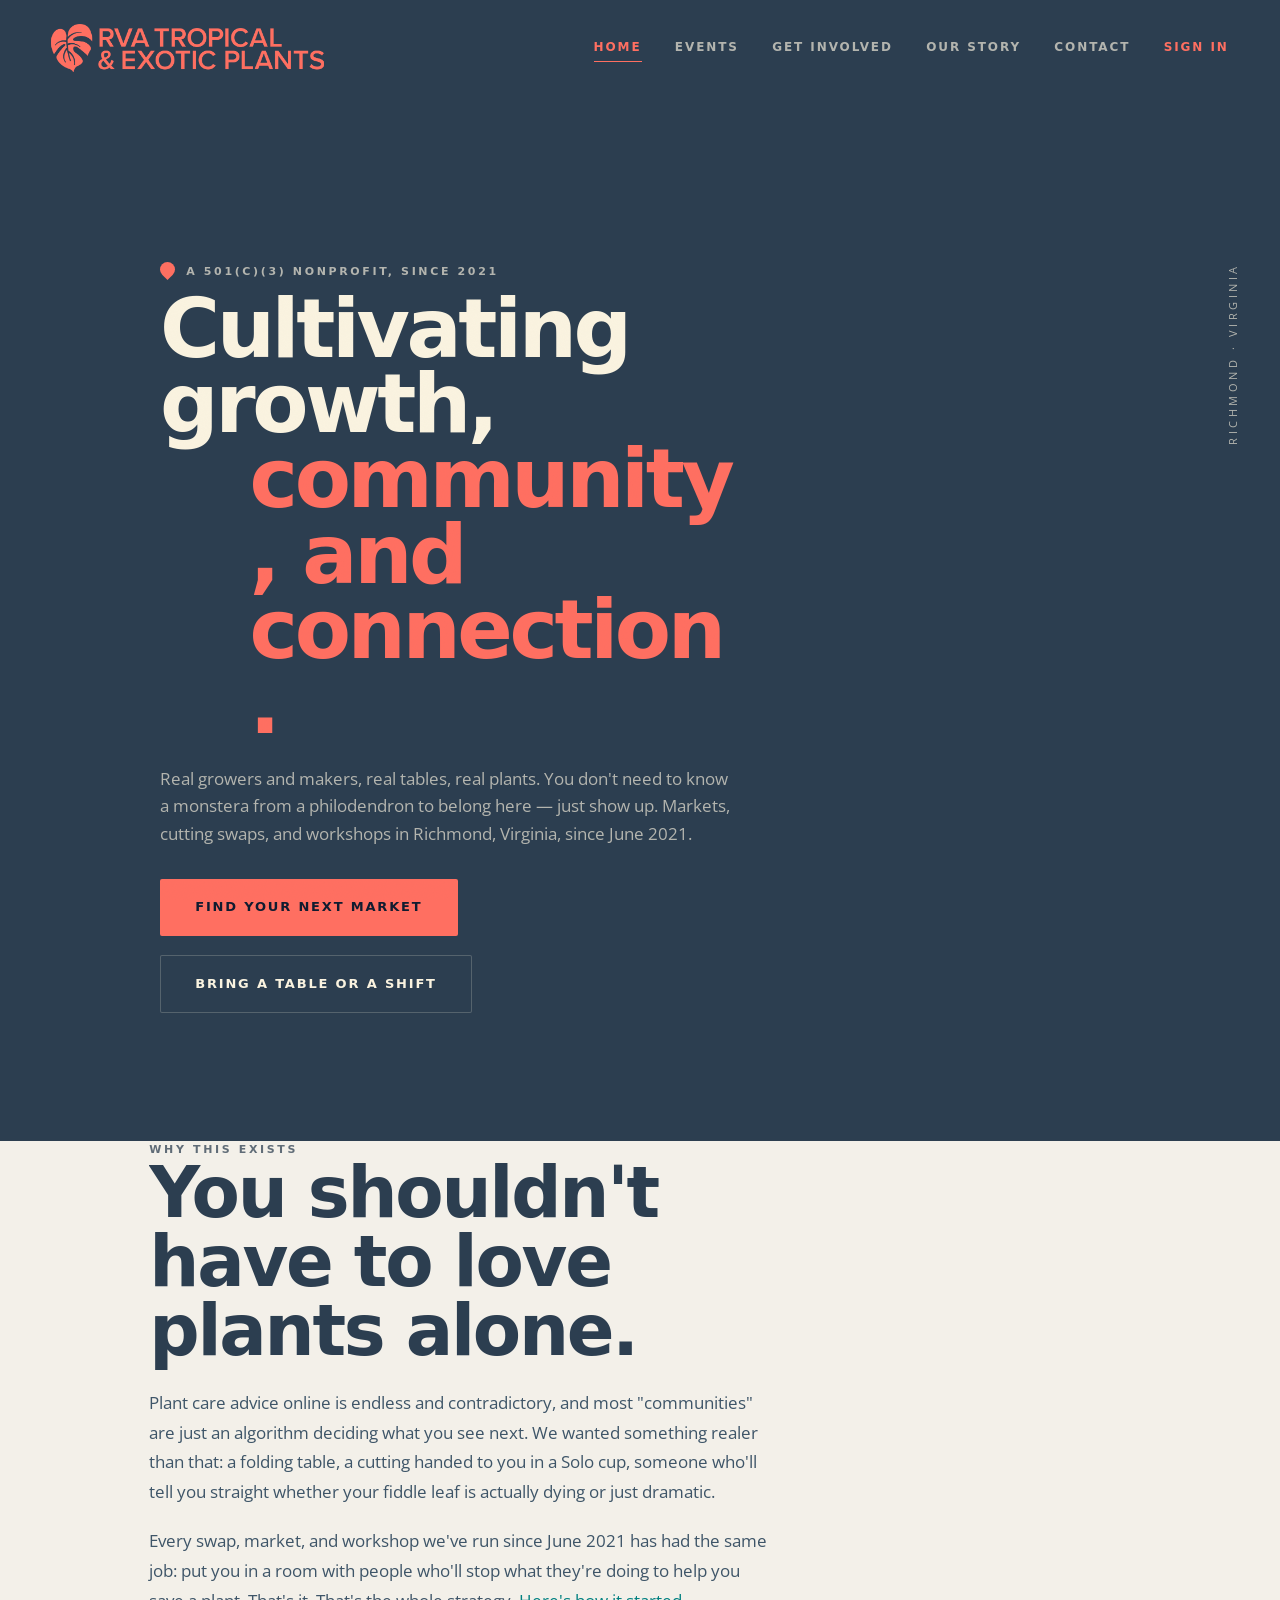
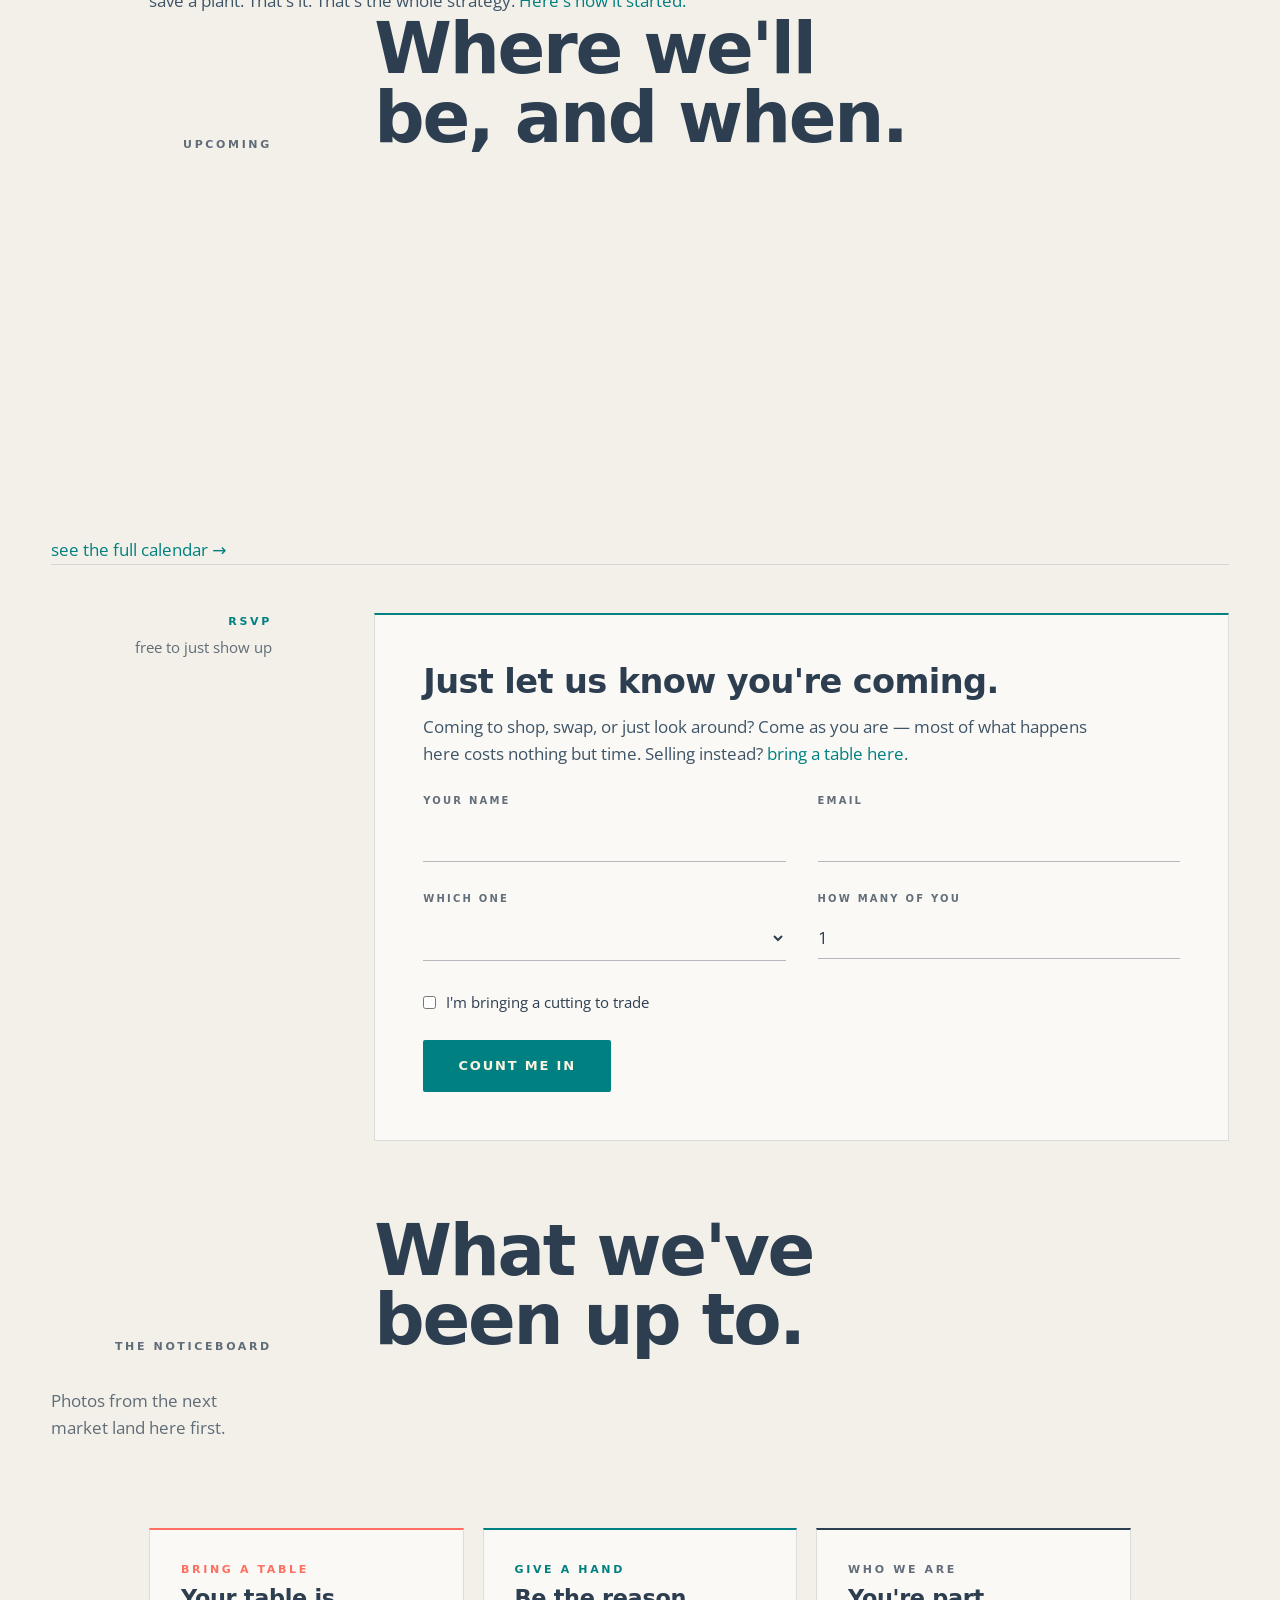
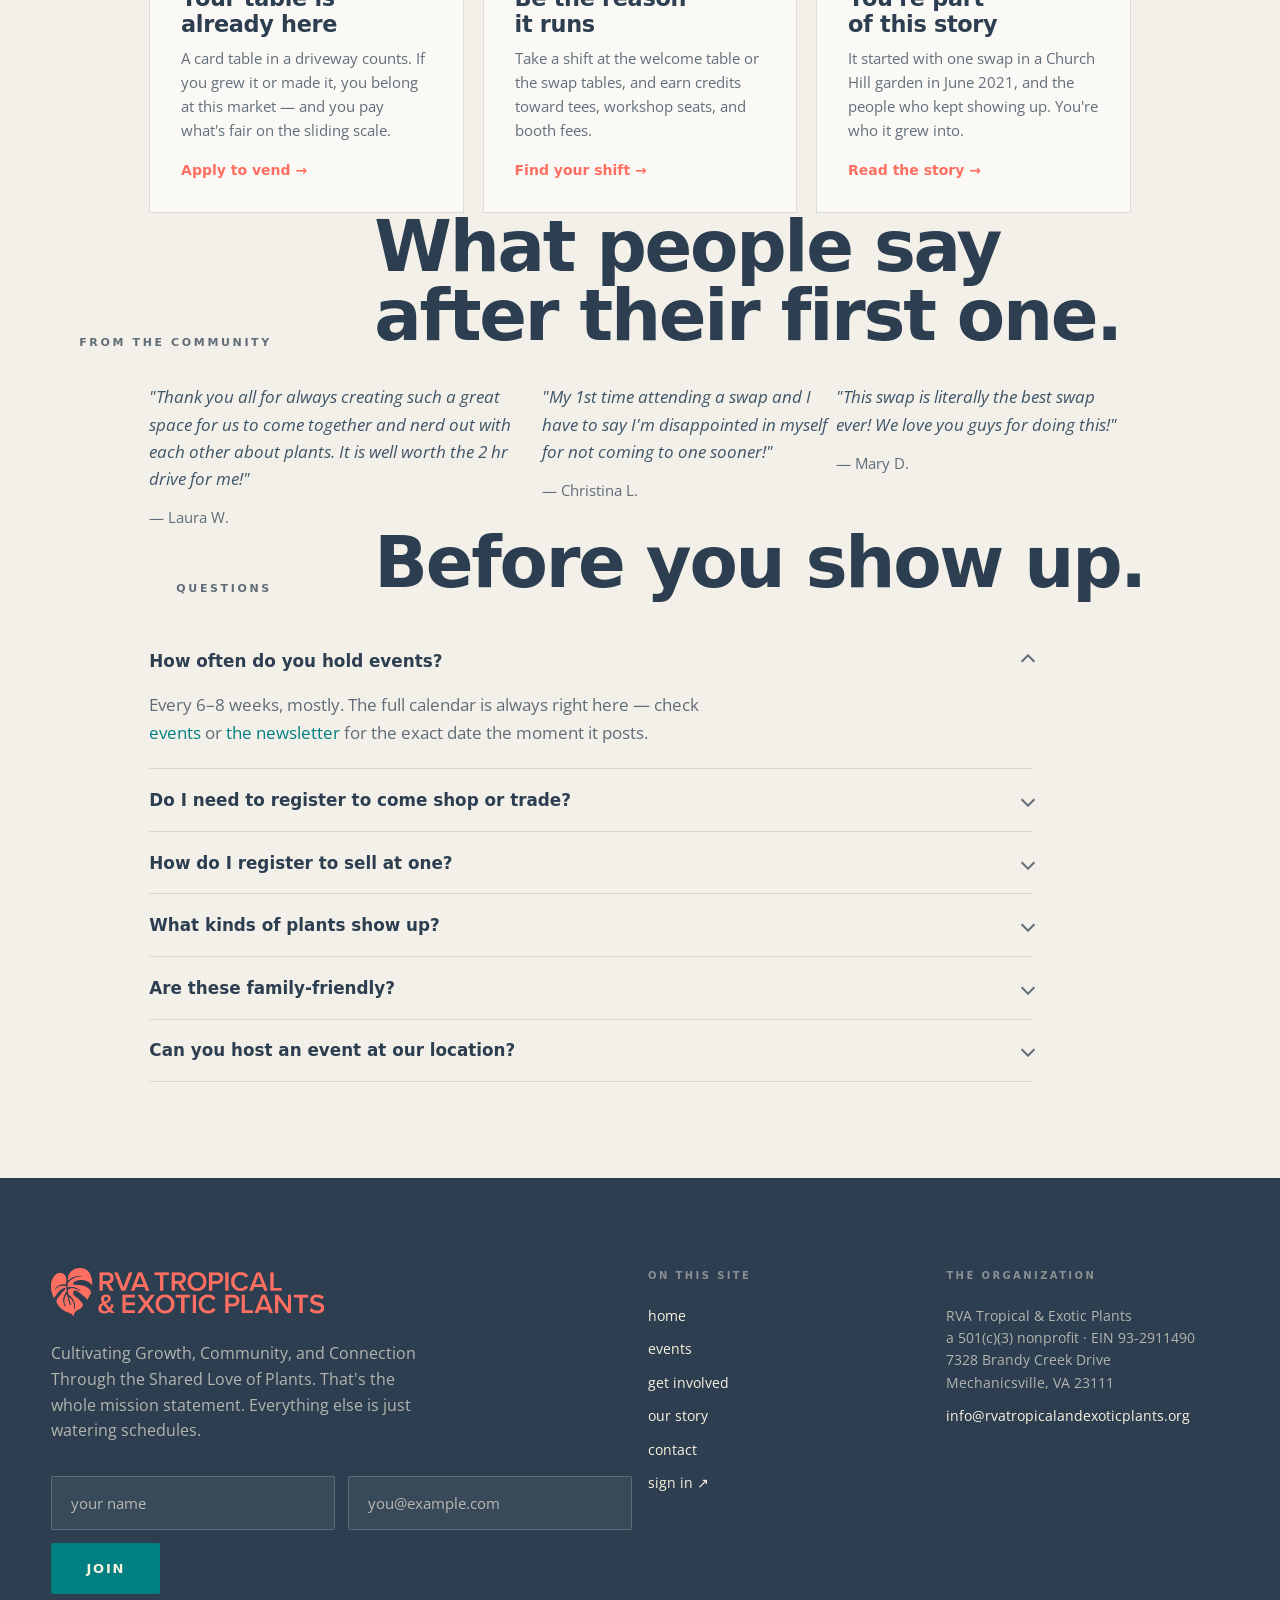
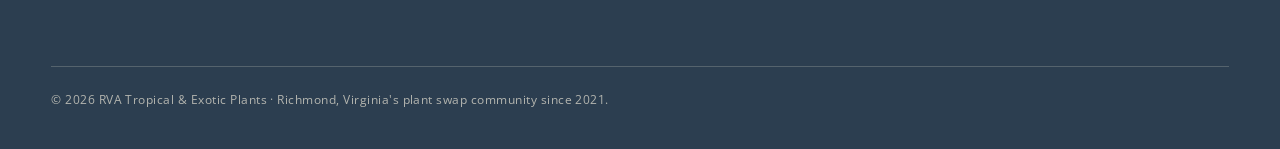
==== index.html @ 08c8d5d8 "Publish site update rvatropicalexoticplants-cell/the-canopy@4417f7afcfcbaa668181d23e6f333d6879214263" ====
<!DOCTYPE html>
<html lang="en">
<head>
<meta charset="UTF-8">
<meta name="viewport" content="width=device-width, initial-scale=1.0">
<title>RVA Tropical &amp; Exotic Plants</title>
<meta name="description" content="RVA Tropical & Exotic Plants is a Richmond, VA 501(c)(3) nonprofit running plant swaps, markets, and workshops since 2021. Real growers, real tables, real plants — find the next one and RSVP free.">
<link rel="canonical" href="https://rvatropicalandexoticplants.org/">
<meta property="og:type" content="website">
<meta property="og:site_name" content="RVA Tropical & Exotic Plants">
<meta property="og:title" content="RVA Tropical & Exotic Plants">
<meta property="og:description" content="A Richmond, VA 501(c)(3) nonprofit running plant swaps, markets, and workshops since 2021. Real growers, real tables, real plants.">
<meta property="og:url" content="https://rvatropicalandexoticplants.org/">
<meta property="og:image" content="https://rvatropicalandexoticplants.org/assets/icon-512.png">
<meta name="twitter:card" content="summary_large_image">
<link rel="preconnect" href="https://fonts.googleapis.com">
<link rel="preconnect" href="https://fonts.gstatic.com" crossorigin>
<link href="https://fonts.googleapis.com/css2?family=Open+Sans:wght@400&display=swap" rel="stylesheet">
<link rel="preconnect" href="https://use.typekit.net" crossorigin>
<link rel="stylesheet" href="https://use.typekit.net/sqe3mqq.css">
<link rel="stylesheet" href="css/canopy.css">
<link rel="stylesheet" href="css/site.css">
<link rel="icon" type="image/png" sizes="32x32" href="assets/favicon-32.png">
<link rel="apple-touch-icon" href="assets/apple-touch-icon.png">
<meta name="theme-color" content="#2C3E50">
<script type="application/ld+json">
{
  "@context": "https://schema.org",
  "@type": "NGO",
  "name": "RVA Tropical & Exotic Plants",
  "url": "https://rvatropicalandexoticplants.org",
  "logo": "https://rvatropicalandexoticplants.org/assets/logo-lockup.png",
  "description": "A Richmond, Virginia 501(c)(3) nonprofit running plant swaps, markets, and workshops since June 2021.",
  "email": "info@rvatropicalandexoticplants.org",
  "taxID": "93-2911490",
  "foundingDate": "2021-06-19",
  "address": {
    "@type": "PostalAddress",
    "streetAddress": "7328 Brandy Creek Drive",
    "addressLocality": "Mechanicsville",
    "addressRegion": "VA",
    "postalCode": "23111",
    "addressCountry": "US"
  }
}
</script>
</head>
<body>

<header class="masthead-band">
  <div class="masthead shell">
    <a class="brand" href="index.html"><span class="logo logo--mask" role="img" aria-label="RVA Tropical and Exotic Plants, home"></span></a>
    <button class="nav-toggle" id="nav-toggle" type="button" aria-label="menu" aria-expanded="false" aria-controls="main-nav">
      <span></span><span></span><span></span>
    </button>
    <nav aria-label="main" id="main-nav">
      <a href="index.html" class="uline" aria-current="page">home</a>
      <a href="events.html" class="uline">events</a>
      <a href="get-involved.html" class="uline">get involved</a>
      <a href="about.html" class="uline">our story</a>
      <a href="contact.html" class="uline">contact</a>
      <a class="uline door" data-app-link="door.html">sign in</a>
    </nav>
  </div>
</header>

<main class="shell">

  <section class="hero">
    <span class="margin-label" aria-hidden="true">richmond · virginia</span>
    <div class="hero-copy reveal">
      <p class="overline"><span class="hero-leaf" aria-hidden="true"></span>a 501(c)(3) nonprofit, since 2021</p>
      <h1 class="display-xl" style="margin:.6rem 0 1.4rem">
        Cultivating growth,
        <span class="hang accent">community, and connection.</span>
      </h1>
      <p>Real growers and makers, real tables, real plants. You don't need to know a
        monstera from a philodendron to belong here — just show up. Markets, cutting
        swaps, and workshops in Richmond, Virginia, since June 2021.</p>
      <div style="display:flex; gap:1.2rem; flex-wrap:wrap; margin-top:2rem">
        <a class="btn" href="events.html">Find your next market</a>
        <a class="btn btn-ghost" href="get-involved.html">Bring a table or a shift</a>
      </div>
    </div>
  </section>

  <section>
    <div class="grid-12">
      <div class="story-copy reveal" style="grid-column:2/11; max-width:62ch">
        <p class="overline">why this exists</p>
        <h2 data-reveal-lines class="display-lg" style="margin-bottom:1.4rem">You shouldn't have to love plants alone.</h2>
        <p style="font-size:17px; line-height:1.75; color:var(--navy-soft); margin-bottom:1.2rem">
          Plant care advice online is endless and contradictory, and most "communities"
          are just an algorithm deciding what you see next. We wanted something realer
          than that: a folding table, a cutting handed to you in a Solo cup, someone who'll
          tell you straight whether your fiddle leaf is actually dying or just dramatic.</p>
        <p style="font-size:17px; line-height:1.75; color:var(--navy-soft)">
          Every swap, market, and workshop we've run since June 2021 has had the same
          job: put you in a room with people who'll stop what they're doing to help you
          save a plant. That's it. That's the whole strategy.
          <a class="uline" style="color:var(--teal)" href="about.html">Here's how it started.</a></p>
      </div>
    </div>
  </section>

  <section id="upcoming">
    <div class="idx-head-spine reveal">
      <p class="overline">upcoming</p>
      <h2 data-reveal-lines class="display-lg">Where we'll be, and when.</h2>
    </div>
    <div class="timeline" id="home-events">
      <div class="tl-entry-skeleton skeleton-block"></div>
      <div class="tl-entry-skeleton skeleton-block"></div>
    </div>
    <p class="reveal" style="margin-top:1.6rem"><a class="uline" style="color:var(--teal)" href="events.html">see the full calendar →</a></p>

    <div class="idx-rsvp-slot">
      <div class="idx-rsvp-label">
        <p class="overline" style="color:var(--teal)">rsvp</p>
        <p class="small" style="color:var(--navy-dim); margin-top:.3rem">free to just show up</p>
      </div>
      <div class="alert-card reveal">
        <h3 class="display-md" style="margin-bottom:.8rem">Just let us know you're coming.</h3>
        <p style="margin-bottom:1.6rem">Coming to shop, swap, or just look around? Come as you
          are — most of what happens here costs nothing but time. Selling instead?
          <a class="uline" style="color:var(--teal)" href="get-involved.html">bring a table here</a>.</p>
        <form id="rsvp-form" novalidate>
          <div style="display:grid; grid-template-columns:1fr 1fr; gap:0 2rem">
            <label class="field"><span>your name</span>
              <input type="text" name="name" required autocomplete="name"></label>
            <label class="field"><span>email</span>
              <input type="email" name="email" required autocomplete="email"></label>
            <label class="field"><span>which one</span>
              <select name="event" id="rsvp-event" required></select></label>
            <label class="field"><span>how many of you</span>
              <input type="number" name="party" min="1" max="10" value="1"></label>
          </div>
          <label style="display:flex; gap:.6rem; align-items:center; margin-bottom:1.6rem; font-size:15px">
            <input type="checkbox" name="swap" style="width:auto; accent-color:var(--teal)">
            I'm bringing a cutting to trade
          </label>
          <button class="btn btn-teal" type="submit">Count me in</button>
          <p class="form-note" id="rsvp-msg" hidden></p>
        </form>
      </div>
    </div>
  </section>

  <section>
    <div class="idx-head-spine reveal">
      <p class="overline">the noticeboard</p>
      <h2 data-reveal-lines class="display-lg">What we've been up to.</h2>
    </div>
    <div class="gallery-grid" id="home-gallery"></div>
  </section>

  <section>
    <div class="grid-12" style="margin-top:1.6rem">
      <div class="reveal front-door-row" style="grid-column:2/12">

        <a class="alert-card front-door" href="get-involved.html#vend" style="border-top-color:var(--coral)">
          <p class="overline" style="color:var(--coral)">bring a table</p>
          <h4 class="display-sm" style="margin:.4rem 0 .5rem">Your table is already here</h4>
          <p class="small" style="color:var(--navy-dim)">A card table in a driveway counts. If you grew it or made it, you belong at this market — and you pay what's fair on the sliding scale.</p>
          <span class="front-door-go">Apply to vend &rarr;</span>
        </a>

        <a class="alert-card front-door" href="get-involved.html#volunteer" style="border-top-color:var(--teal)">
          <p class="overline" style="color:var(--teal)">give a hand</p>
          <h4 class="display-sm" style="margin:.4rem 0 .5rem">Be the reason it runs</h4>
          <p class="small" style="color:var(--navy-dim)">Take a shift at the welcome table or the swap tables, and earn credits toward tees, workshop seats, and booth fees.</p>
          <span class="front-door-go">Find your shift &rarr;</span>
        </a>

        <a class="alert-card front-door" href="about.html" style="border-top-color:var(--navy)">
          <p class="overline" style="color:var(--navy-dim)">who we are</p>
          <h4 class="display-sm" style="margin:.4rem 0 .5rem">You're part of this story</h4>
          <p class="small" style="color:var(--navy-dim)">It started with one swap in a Church Hill garden in June 2021, and the people who kept showing up. You're who it grew into.</p>
          <span class="front-door-go">Read the story &rarr;</span>
        </a>

      </div>
    </div>
  </section>

  <section>
    <div class="idx-head-spine reveal">
      <p class="overline">from the community</p>
      <h2 data-reveal-lines class="display-lg">What people say after their first one.</h2>
    </div>
    <div class="grid-12">
      <div class="reveal" style="grid-column:2/6"><p style="font-style:italic; color:var(--navy-soft)">"Thank you all for always creating such a great space for us to come together and nerd out with each other about plants. It is well worth the 2 hr drive for me!"</p><p class="small" style="margin-top:.8rem; color:var(--navy-dim)">— Laura W.</p></div>
      <div class="reveal" style="grid-column:6/9"><p style="font-style:italic; color:var(--navy-soft)">"My 1st time attending a swap and I have to say I'm disappointed in myself for not coming to one sooner!"</p><p class="small" style="margin-top:.8rem; color:var(--navy-dim)">— Christina L.</p></div>
      <div class="reveal" style="grid-column:9/12"><p style="font-style:italic; color:var(--navy-soft)">"This swap is literally the best swap ever! We love you guys for doing this!"</p><p class="small" style="margin-top:.8rem; color:var(--navy-dim)">— Mary D.</p></div>
    </div>
  </section>

  <section id="faq">
    <div class="idx-head-spine reveal">
      <p class="overline">questions</p>
      <h2 data-reveal-lines class="display-lg">Before you show up.</h2>
    </div>
    <div class="grid-12">
      <div style="grid-column:2/11" id="faq-list">

        <div class="faq-row open">
          <button class="faq-q" type="button">How often do you hold events?<span class="faq-caret"></span></button>
          <div class="faq-a"><p>Every 6–8 weeks, mostly. The full calendar is always right here —
            check <a class="uline" style="color:var(--teal)" href="events.html">events</a> or
            <a class="uline" style="color:var(--teal)" href="get-involved.html#volunteer">the newsletter</a>
            for the exact date the moment it posts.</p></div>
        </div>
        <div class="faq-row">
          <button class="faq-q" type="button">Do I need to register to come shop or trade?<span class="faq-caret"></span></button>
          <div class="faq-a"><p>No. Only selling requires registering a table — coming to shop, browse,
            or trade a cutting is free and walk-in. Some markets also run a paid workshop or a
            ticketed expo alongside that free browsing; those need their own ticket, booked in
            the Canopy app. We just like knowing roughly who's coming to browse, which is what
            the RSVP above is for.</p></div>
        </div>
        <div class="faq-row">
          <button class="faq-q" type="button">How do I register to sell at one?<span class="faq-caret"></span></button>
          <div class="faq-a"><p>Through <a class="uline" style="color:var(--teal)" href="get-involved.html#vend">Get Involved</a> —
            the same application every vendor uses now. Spaces fill fast, so the earlier you apply, the better your odds.</p></div>
        </div>
        <div class="faq-row">
          <button class="faq-q" type="button">What kinds of plants show up?<span class="faq-caret"></span></button>
          <div class="faq-a"><p>Aroids, hoya, succulents, cacti, peperomia, begonia, and plenty of
            common-or-uncommon houseplants nobody can quite name. Bring a photo if you're not sure — somebody there will know.</p></div>
        </div>
        <div class="faq-row">
          <button class="faq-q" type="button">Are these family-friendly?<span class="faq-caret"></span></button>
          <div class="faq-a"><p>Yes — plant enthusiasts of every age are welcome, and always have been.</p></div>
        </div>
        <div class="faq-row">
          <button class="faq-q" type="button">Can you host an event at our location?<span class="faq-caret"></span></button>
          <div class="faq-a"><p>Maybe — <a class="uline" style="color:var(--teal)" href="contact.html">tell us about it here</a> and we'll talk it through.</p></div>
        </div>

      </div>
    </div>
  </section>

</main>

<footer class="footer-band">
  <div class="site shell">
    <div class="foot-brand">
      <a class="brand" href="index.html"><span class="logo logo--mask" role="img" aria-label="RVA Tropical and Exotic Plants, home"></span></a>
      <p class="sig">Cultivating Growth, Community, and Connection Through the
        Shared Love of Plants. That's the whole mission statement. Everything
        else is just watering schedules.</p>
      <form id="newsletter-form" novalidate>
        <label class="field" style="margin-bottom:.8rem"><span>get the newsletter</span></label>
        <div class="newsletter-row">
          <input type="text" name="subscriber_name" placeholder="your name" autocomplete="name" aria-label="name for the newsletter">
          <input type="email" name="email" placeholder="you@example.com" required autocomplete="email" aria-label="email for the newsletter">
          <button class="btn-teal" type="submit">Join</button>
        </div>
        <p class="form-note" id="newsletter-msg" hidden></p>
      </form>
    </div>
    <nav class="foot-col" aria-label="footer">
      <h4>on this site</h4>
      <a class="uline" href="index.html">home</a>
      <a class="uline" href="events.html">events</a>
      <a class="uline" href="get-involved.html">get involved</a>
      <a class="uline" href="about.html">our story</a>
      <a class="uline" href="contact.html">contact</a>
      <a class="uline" data-app-link="door.html">sign in ↗</a>
    </nav>
    <div class="foot-col">
      <h4>the organization</h4>
      <p>RVA Tropical &amp; Exotic Plants<br>a 501(c)(3) nonprofit &middot; EIN 93-2911490<br>
        7328 Brandy Creek Drive<br>Mechanicsville, VA 23111</p>
      <a class="uline" href="mailto:info@rvatropicalandexoticplants.org">info@rvatropicalandexoticplants.org</a>
    </div>
    <p class="foot-baseline">© <span id="foot-year"></span> RVA Tropical &amp; Exotic Plants · Richmond, Virginia's plant swap community since 2021.</p>
  </div>
</footer>

<div class="lightbox-overlay" id="gallery-lightbox" hidden>
  <div class="lightbox-panel" style="grid-template-columns:1fr; max-width:56rem">
    <button class="lightbox-close" type="button" aria-label="close">&times;</button>
    <div class="lightbox-media"><img id="lightbox-img" src="" alt=""></div>
    <p class="lightbox-caption" id="lightbox-caption" style="padding:1rem 1.5rem 1.4rem"></p>
  </div>
</div>

<script type="application/ld+json">
{
  "@context": "https://schema.org",
  "@type": "FAQPage",
  "mainEntity": [
    {"@type": "Question", "name": "How often do you hold events?", "acceptedAnswer": {"@type": "Answer", "text": "Every 6–8 weeks, mostly. The full calendar is on the events page and in the newsletter the moment a date posts."}},
    {"@type": "Question", "name": "Do I need to register to come shop or trade?", "acceptedAnswer": {"@type": "Answer", "text": "No. Only selling requires registering a table — coming to shop, browse, or trade a cutting is free and walk-in. Some markets also run a paid workshop or a ticketed expo alongside the free browsing, which need their own ticket."}},
    {"@type": "Question", "name": "How do I register to sell at one?", "acceptedAnswer": {"@type": "Answer", "text": "Through the Get Involved page's vendor application, the same one every vendor uses. Spaces fill fast."}},
    {"@type": "Question", "name": "What kinds of plants show up?", "acceptedAnswer": {"@type": "Answer", "text": "Aroids, hoya, succulents, cacti, peperomia, begonia, and plenty of common-or-uncommon houseplants."}},
    {"@type": "Question", "name": "Are these family-friendly?", "acceptedAnswer": {"@type": "Answer", "text": "Yes — plant enthusiasts of every age are welcome."}},
    {"@type": "Question", "name": "Can you host an event at our location?", "acceptedAnswer": {"@type": "Answer", "text": "Maybe — reach out through the contact page and we'll talk it through."}}
  ]
}
</script>

<script src="js/site.js"></script>
<script>loadEvents({ hostId: 'home-events', limit: 3 }); loadGallery('home-gallery');</script>
</body>
</html>
---- css/canopy.css ----
/* ==========================================================================
   THE CANOPY · design system
   RVA Tropical & Exotic Plants

   Editorial, not decorative. The surfaces are crisp, the type is large and
   confident, the palette is mostly paper and navy with coral spent once per
   screen. Depth comes from scale, whitespace and photography — not from
   rounded corners or drop shadows.

   The signature is THE DRAWN LINE: hairline rules that grow left-to-right as
   they scroll into view. Section heads, link underlines, the events spine and
   the milestone path all draw themselves. It reads as growth, which is the
   subject, and it means the page is built from rules and air rather than from
   boxes.

   Two font weights per viewport: 600/700 (display) + 400 (body).
   Six brand colors and nothing else.

   This started as a byte-for-byte COPY of app/css/canopy.css, kept for the
   marketing site (site/, deploys separately via GitHub Pages) so a visual-
   system change would land in both on purpose via a diff, not drift
   silently. As of 2026-08-21 it's been deliberately trimmed down to only
   the selectors this site's own pages and site/js/site.js actually use —
   roughly a third of app's copy — since the other two-thirds (app-only
   surfaces like the portal dashboard, admin app-shell, trade/resonance/
   exchange boards, the interactive cursor system) were dead weight shipped
   to every visitor. A `diff` against app/css/canopy.css is no longer
   meaningful; a new app-side visual-system rule needs a manual look to
   decide whether the marketing site also needs it. Site-only additions
   (gallery grid, EIN/address block, form success states) still live in
   site/css/site.css instead of here.
   ========================================================================== */
/* Licensed Proxima Nova ships from Adobe Fonts — swap in the kit ID at deploy:
   <link rel="stylesheet" href="https://use.typekit.net/XXXXXXX.css">          */
:root {
  /* ---- palette ---------------------------------------------------------- */
  --canvas:      #F3F0E9;   /* warm paper — the ground */
  --canvas-card: #FBF9F5;   /* a surface barely lifted off the paper */
  --canvas-sunk: #E9E4D9;   /* recessed: form wells, tracks, inactive chips */
  --navy:        #2C3E50;
  --navy-soft:   #3E5568;
  /* the day-mood fade (portal.html's applyDayMood) repoints --navy/--navy-soft
     at the ink color for the current time of day, so headings and body copy
     stay legible against a canvas that goes from paper to near-black. The
     ~20 rules below that use navy as a fixed dark BAND background (masthead,
     footer, feed/lightbox placeholders, this dropdown's on-navy option list)
     read --navy-fixed instead, so those bands stay the brand navy they were
     designed as regardless of the hour — otherwise night mode would repaint
     them ivory and swallow their on-navy text. */
  --navy-fixed:  #2C3E50;
  /* .56 measured at ~3.0:1 against --canvas / --canvas-card — under the
     4.5:1 AA floor for normal-size text, and this token carries meta/
     secondary copy at 13-15px (well under the 18px "large text" cutoff
     that would let 3:1 stand). .74 clears AA on both surfaces (4.71:1 on
     --canvas, 4.92:1 on --canvas-card) while staying visibly lighter than
     --navy-soft (6.82:1, body copy) and --navy (9.65:1, headings), so the
     dim/soft/navy hierarchy this system relies on doesn't collapse. */
  --navy-dim:    rgba(44,62,80,.74);
  --navy-line:   rgba(44,62,80,.16);
  --ivory:        #FAF3E0;
  --on-navy:      var(--ivory);
  --on-navy-dim:  rgba(250,243,224,.66);
  --on-navy-line: rgba(250,243,224,.20);
  --coral:       #FF6F61;
  --coral-dim:   rgba(255,111,97,.42);
  --coral-wash:  rgba(255,111,97,.08);
  --coral-hover: #ff8275;
  --ink:         #101C30;
  --teal:        #008080;
  --teal-hover:  #0a9696;
  --teal-wash:   rgba(0,128,128,.08);
  --blush:       #F5B7B1;
  --blush-ink:   #A85662;

  --ink-rgb: 18, 34, 58;

  /* the hairline is the structural element in this system */
  --rule:        rgba(44,62,80,.15);
  --rule-strong: rgba(44,62,80,.34);
  --rule-navy:   rgba(250,243,224,.20);

  --photo-veil: linear-gradient(170deg, rgba(20,30,44,.34), rgba(20,30,44,.72));

  --font-display: "proxima-nova", "Proxima Nova", "Segoe UI", system-ui, sans-serif;
  --font-body: "Open Sans", "Segoe UI", system-ui, sans-serif;

  --shell: min(1360px, 92vw);

  /* ONE section rhythm. Every page section used to carry its own inline
     padding-top (3rem here, 5rem there) plus the odd margin-top, so the gaps
     between blocks measured 0 / 0 / 39 / 0 / 80px and nothing lined up. Bands
     bring their own padding-block; plain sections take this. */
  --section-gap: clamp(4.5rem, 9vw, 8rem);

  /* ---- geometry: crisp. Radius is a rounding error, not a style. -------- */
  --r-xs: 2px;
  --r-sm: 3px;
  --r-md: 4px;
  --r-pill: 999px;   /* reserved for genuinely circular things only */

  /* ---- elevation: almost none. Depth is whitespace and scale. ----------- */
  --shadow-sm: 0 1px 2px rgba(var(--ink-rgb), .05);
  --shadow-md: 0 2px 10px rgba(var(--ink-rgb), .07);
  --shadow-lg: 0 12px 40px rgba(var(--ink-rgb), .11);

  /* ---- motion: long, calm, no overshoot ---------------------------------
     Springs were the previous system's voice. This one eases out hard and
     settles — expo curves, nothing bounces back. */
  --ease-expo:  cubic-bezier(.16, 1, .3, 1);
  --ease-power: cubic-bezier(.65, 0, .35, 1);
  --ease-line:  cubic-bezier(.83, 0, .17, 1);
  --dur-quick: .35s;
  --dur-mid:   .75s;
  --dur-slow:  1.2s;
}
/* ---- base ---------------------------------------------------------------- */
*, *::before, *::after { box-sizing: border-box; margin: 0; }
input, select, textarea { border-radius: var(--r-xs); }
/* native smooth-scroll is OFF: the momentum layer in canopy.js owns scrolling
   when it is active, and the two fight each other over anchor jumps */
html { overflow-x: clip; }
body {
  background: var(--canvas);
  color: var(--navy-soft);
  font-family: var(--font-body);
  font-weight: 400;
  font-size: 17px;
  line-height: 1.6;
  -webkit-font-smoothing: antialiased;
  overflow-x: clip;
}
/* a flat ground with a whisper of grain — no drifting color fields */
body::after {
  content: ""; position: fixed; inset: 0; z-index: 999; pointer-events: none;
  opacity: .022; mix-blend-mode: multiply;
  background-image: url("data:image/svg+xml,%3Csvg xmlns='http://www.w3.org/2000/svg' width='120' height='120'%3E%3Cfilter id='n'%3E%3CfeTurbulence type='fractalNoise' baseFrequency='.9' numOctaves='2'/%3E%3C/filter%3E%3Crect width='120' height='120' filter='url(%23n)'/%3E%3C/svg%3E");
}
img, svg { max-width: 100%; display: block; }
h1, h2, h3, h4, button, .btn {
  font-family: var(--font-display);
  font-weight: 600;
}
p { max-width: 68ch; text-wrap: pretty; }
small, .small { font-size: 15px; }
a { color: var(--navy-soft); text-decoration: none; }
/* link underline draws from the left — the same gesture as every rule here */
.uline { position: relative; }
.uline::after {
  content: ""; position: absolute; left: 0; bottom: -2px; height: 1px; width: 100%;
  background: currentColor; transform: scaleX(0); transform-origin: left;
  transition: transform var(--dur-mid) var(--ease-expo);
}
.uline:hover::after, .uline:focus-visible::after { transform: scaleX(1); }
:focus-visible { outline: 2px solid var(--coral); outline-offset: 3px; }
::selection { background: var(--coral); color: var(--ink); }
.shell { width: var(--shell); margin-inline: auto; }
/* ---- typographic voice ---------------------------------------------------
   Display type is the loudest thing on the page by a wide margin. Tight
   tracking, near-solid leading, and enough size that it has to be read
   rather than scanned. */
.display-xl {
  font-size: clamp(3rem, 10.5vw, 8.5rem);
  font-weight: 700;
  line-height: .92; letter-spacing: -.042em; color: var(--navy);
  text-wrap: balance;
}
.display-lg {
  font-size: clamp(2.1rem, 5.6vw, 4.4rem);
  font-weight: 700;
  line-height: .98; letter-spacing: -.032em; color: var(--navy);
  text-wrap: balance;
}
.display-md {
  font-size: clamp(1.35rem, 2.8vw, 2.1rem);
  font-weight: 600;
  line-height: 1.12; letter-spacing: -.018em; color: var(--navy); text-wrap: balance;
}
/* the step below display-md — for headings inside cards and other narrow
   columns, where display-md's 2.1rem ceiling is too big for the measure. */
.display-sm {
  font-size: clamp(1.1rem, 1.9vw, 1.4rem);
  font-weight: 600;
  line-height: 1.18; letter-spacing: -.014em; color: var(--navy); text-wrap: balance;
}
.accent { color: var(--coral); }
.special-note { color: var(--blush-ink); }
/* the micro-label: small, wide-tracked, uppercase. Used everywhere a section
   needs naming without another headline competing with the display type. */
.overline {
  font-size: 11px; letter-spacing: .24em; text-transform: uppercase;
  color: var(--navy-dim); font-family: var(--font-display); font-weight: 600;
}
.margin-label {
  writing-mode: vertical-rl; transform: rotate(180deg);
  font-size: 11px; letter-spacing: .32em; text-transform: uppercase;
  color: var(--navy-dim); white-space: nowrap;
}
/* the section divider — brand mark at the left margin, hairline running the
   full measure and drawing itself left-to-right (see canopyDivider() for why
   it is no longer a centred stamp) */
/* a navy-34% hairline is invisible on a navy ground — swap it if a divider
   is ever placed inside one */
/* ---- section rhythm ------------------------------------------------------
   A plain section is spaced by --section-gap; a band is spaced by its own
   padding-block and needs no margin on top of it. Two bands in a row would
   otherwise read as one long slab, so that single case gets a seam. */
/* ---- bands: full-bleed color blocks, square to the edge ------------------ */
.band-ivory { background: var(--ivory);  color: var(--navy-soft); }
.band-ivory .overline { color: var(--navy-dim); }
.band-ivory .display-xl, .band-ivory .display-lg, .band-ivory .display-md { color: var(--navy); }
.band-ivory .accent { color: var(--teal); }
/* ---- 12-column layout grid ----------------------------------------------- */
.grid-12 { display: grid; grid-template-columns: repeat(12, 1fr); }
@media (max-width: 900px) {
.grid-12 { grid-template-columns: 1fr; }
.grid-12 > * { grid-column: 1 / -1 !important; }
}
/* ---- buttons: crisp blocks with a travelling fill ------------------------
   No pills, no lift, no bounce. The fill wipes in from the left on hover —
   the same left-to-right gesture as every rule in the system. */
/* The label colour is FIXED and each fill is chosen so that one colour reads
   on both the resting background and the arriving fill. Switching the label
   colour on hover instead would be the obvious way to do this, and it is a
   trap: the fill wipes across progressively while a colour swap happens to the
   whole label at once, so mid-wipe you get half the word in the wrong colour
   on the wrong ground. Fixed label, two safe grounds, no race. */
.btn, .btn-ghost, .btn-teal {
  display: inline-flex; align-items: center; justify-content: center; gap: .7rem;
  cursor: pointer; border: 0; position: relative; overflow: hidden; isolation: isolate;
  font-family: var(--font-display); font-weight: 700;
  font-size: 13px; letter-spacing: .14em; text-transform: uppercase;
  padding: 1.15rem 2.2rem; border-radius: var(--r-xs);
}
.btn::before, .btn-ghost::before, .btn-teal::before {
  content: ""; position: absolute; inset: 0; z-index: -1;
  transform: scaleX(0); transform-origin: left;
  transition: transform var(--dur-mid) var(--ease-expo);
}
.btn:hover::before, .btn-ghost:hover::before, .btn-teal:hover::before,
.btn:focus-visible::before, .btn-ghost:focus-visible::before, .btn-teal:focus-visible::before {
  transform: scaleX(1);
}
/* ink label: readable on coral (8.9:1) and on ivory (16:1) */
.btn { background: var(--coral); color: var(--ink); }
.btn::before { background: var(--ivory); }
/* navy label: readable on paper (9.9:1) and on ivory (10.1:1) */
.btn-ghost { background: transparent; color: var(--navy); box-shadow: inset 0 0 0 1px var(--rule-strong); }
.btn-ghost::before { background: var(--ivory); }
.btn-ghost:hover, .btn-ghost:focus-visible { box-shadow: inset 0 0 0 1px var(--navy); }
.btn-ghost:disabled { opacity: .4; cursor: default; }
.btn-ghost:disabled::before { transform: scaleX(0); }
/* ivory label: readable on teal (4.6:1 at this weight/size) and on ink (16:1) */
.btn-teal { background: var(--teal); color: var(--ivory); }
.btn-teal::before { background: var(--ink); }
/* on a navy ground the ghost keeps an ivory label, so its fill has to stay
   dark enough to read against — a light veil, not a light fill */
.hero .btn-ghost { color: var(--ivory); box-shadow: inset 0 0 0 1px var(--rule-navy); }
.hero .btn-ghost::before { background: rgba(250,243,224,.18); }
.hero .btn-ghost:hover { box-shadow: inset 0 0 0 1px var(--ivory); }
/* ---- masthead: a navy band carrying the coral mark ------------------------
   Coral on navy is the brand's own pairing and the one people recognise, so
   the mark gets the ground it belongs on rather than the page's paper. On
   index.html this runs straight into the navy hero — deliberately, so the top
   of the page reads as one navy field with the mark sitting in it. */
.masthead-band { background: var(--navy-fixed); }
.masthead {
  display: flex; align-items: center; justify-content: space-between; gap: 2rem;
  padding: 1.5rem 0; color: var(--on-navy-dim);
}
.masthead nav { display: flex; align-items: center; gap: clamp(1.2rem, 2.6vw, 2.4rem); flex-wrap: wrap; }
.masthead nav a {
  position: relative; font-family: var(--font-display); font-weight: 600;
  font-size: 12px; letter-spacing: .16em; text-transform: uppercase;
  color: var(--on-navy-dim); white-space: nowrap; padding: .3rem 0;
  transition: color var(--dur-quick) var(--ease-expo);
}
.masthead nav a::after {
  content: ""; position: absolute; left: 0; right: 0; bottom: 0; height: 1px;
  background: currentColor; transform: scaleX(0); transform-origin: left;
  transition: transform var(--dur-mid) var(--ease-expo);
}
.masthead nav a:hover { color: var(--on-navy); }
.masthead nav a:hover::after { transform: scaleX(1); }
.masthead nav a[aria-current="page"] { color: var(--coral); }
.masthead nav a[aria-current="page"]::after { transform: scaleX(1); }
.masthead .door { color: var(--coral); }
.nav-toggle { display: none; }
.brand { display: flex; align-items: center; gap: 1rem; }
.brand img, .logo { object-fit: contain; max-width: 100%; }
/* ---- the brand mark ------------------------------------------------------
   The built-in lockup is painted by CSS through a mask (see LOGO in
   canopy.js), so its colour follows `currentColor` and the brand rule can be
   honoured with one asset: navy wherever it sits on paper, coral on a navy
   ground. Uploaded logos stay real <img> elements and are unaffected. */
.logo--mask {
  display: block; height: 48px; aspect-ratio: 6841 / 1205;
  background: currentColor;
  -webkit-mask: url("../assets/logo-lockup.png") no-repeat center / contain;
          mask: url("../assets/logo-lockup.png") no-repeat center / contain;
}
/* Coral, always — it is the recognition asset, so the mark does not change
   with the ground. Every surface the lockup appears on is navy (masthead,
   footer colophon, app bar, app sidebar), which is the brand's own pairing
   and measures 4.1:1. */
.logo--mask { color: var(--coral); }
/* ---- hero: type at full scale on flat navy, no ornament ------------------ */
.hero {
  display: grid; grid-template-columns: repeat(12, 1fr);
  padding: clamp(5rem, 13vw, 12rem) clamp(2rem, 5vw, 4.5rem) clamp(5rem, 10vw, 9rem);
  position: relative;
  background: var(--navy-fixed); color: var(--on-navy-dim);
  width: 100vw; margin-left: calc(50% - 50vw); margin-right: calc(50% - 50vw);
}
/* the copy sits above the canopy */
.hero-copy, .hero .margin-label { position: relative; z-index: 1; }
.hero .overline { color: var(--on-navy-dim); }
.hero .display-xl, .hero .display-lg, .hero .display-md { color: var(--on-navy); }
.hero p { color: var(--on-navy-dim); }
.hero-copy { grid-column: 2 / 10; align-self: center; overflow-wrap: break-word; }
.hero-copy .hang { display: block; padding-left: clamp(1.5rem, 7vw, 6rem); }
.hero .margin-label { position: absolute; right: clamp(1rem, 3vw, 2.4rem); top: 16%; color: var(--on-navy-dim); }
.hero-leaf {
  display: inline-block; width: 15px; height: 15px; margin-right: .7rem; vertical-align: -2px;
  background: var(--coral); border-radius: 50% 50% 50% 0; transform: rotate(-45deg);
}
.page-band { position: relative; }
/* ---- the events rail: an index, ruled ------------------------------------
   Each event is a row on a hairline grid with an oversized date numeral.
   Nothing is a card; the structure is the rules and the numbering. */
.timeline { position: relative; padding: 1rem 0 4rem; }
.ev-rail { border-top: 1px solid var(--rule-strong); }
/* --ev-gutter keeps the row's content clear of the 2px coral spine the open
   state draws down the left edge, and is the single value the head padding and
   the detail indent are both derived from, so they can never drift apart */
.ev-row { position: relative; border-bottom: 1px solid var(--rule); --ev-gutter: 1.5rem; }
.ev-row::before {
  content: ""; position: absolute; left: 0; top: 0; bottom: 0; width: 2px;
  background: var(--coral); transform: scaleY(0); transform-origin: top;
  transition: transform var(--dur-mid) var(--ease-expo);
}
.ev-row.open::before { transform: scaleY(1); }
.ev-head {
  position: relative; display: grid;
  grid-template-columns: 6rem 1fr auto; align-items: baseline;
  gap: 0 clamp(1.4rem, 4vw, 3.5rem);
  width: 100%; text-align: left; background: none; border: 0; cursor: pointer;
  padding: clamp(1.6rem, 3vw, 2.6rem) 0 clamp(1.6rem, 3vw, 2.6rem) var(--ev-gutter);
  color: inherit; font-family: inherit;
  transition: padding-left var(--dur-mid) var(--ease-expo);
}
.ev-row:hover .ev-head, .ev-head:focus-visible { padding-left: calc(var(--ev-gutter) + 1rem); }
.ev-date { text-align: left; }
.ev-date .day {
  display: block;
  font-family: var(--font-display); font-weight: 700; line-height: .85;
  font-size: clamp(2.4rem, 5vw, 3.6rem); color: var(--navy);
  font-variant-numeric: tabular-nums; letter-spacing: -.04em;
  transition: color var(--dur-quick) var(--ease-expo);
}
.ev-row:hover .ev-date .day, .ev-row.open .ev-date .day { color: var(--coral); }
.ev-date .mo { display: block; font-size: 11px; letter-spacing: .2em; text-transform: uppercase; color: var(--navy-dim); margin-top: .3rem; }
.ev-title {
  display: block; font-family: var(--font-display); font-weight: 700;
  font-size: clamp(1.3rem, 3vw, 2.1rem); line-height: 1.1; letter-spacing: -.026em;
  color: var(--navy);
}
.ev-meta { display: block; font-size: 14px; color: var(--navy-dim); margin-top: .4rem; }
.ev-kind {
  display: block; font-size: 11px; letter-spacing: .2em; text-transform: uppercase;
  color: var(--teal); font-family: var(--font-display); font-weight: 700; margin-bottom: .5rem;
}
/* a plus that becomes a minus — the quietest possible open/close affordance */
/* filter chips: text with a rule, not buttons in bubbles */
/* ---- homepage section devices -------------------------------------------- */
.idx-head-spine {
  display: grid; grid-template-columns: 22% 1fr; gap: 0 clamp(2rem, 5vw, 4rem);
  align-items: end; padding-bottom: 2rem; position: relative;
}
.idx-head-spine .overline { text-align: right; padding-right: clamp(1rem, 3vw, 2.5rem); }
@media (max-width: 900px) {
.idx-head-spine { grid-template-columns: 1fr; }
.idx-head-spine .overline { text-align: left; padding: 0 0 .6rem; }
}
/* The label stacks ABOVE the headline, like every other section head here
   (.idx-head-spine). It used to sit inline to the left of the headline
   with an underline of its own, which put two rules at two different
   heights next to each other and read as a broken line rather than a
   label. The section's own drawn rule is the only underline it needs. */
/* left:0 used to sit exactly on top of the vertical border-left rule
   these quotes also carry (inline style, index.html) — the 6px dot and
   the 2px line visually fused into one blob touching the text. Shifting
   the dot clear of the line's edge gives both marks their own space. */
.idx-rsvp-slot {
  position: relative; display: grid; grid-template-columns: 22% 1fr; gap: 0 clamp(2rem, 5vw, 4rem);
  /* no bottom spacing here at all used to mean the white alert-card sat
     flush against wherever the next section's background color starts
     — this is the block's own closing space, not the next section's
     opening space, so it needs to be set here. */
  padding-top: 3rem; padding-bottom: clamp(3rem, 6vw, 5rem); border-top: 1px solid var(--rule);
}
.idx-rsvp-slot .idx-rsvp-label { text-align: right; padding-right: clamp(1rem, 3vw, 2.5rem); }
@media (max-width: 900px) {
.idx-rsvp-slot { grid-template-columns: 1fr; }
.idx-rsvp-slot .idx-rsvp-label { text-align: left; padding: 0 0 .8rem; }
}
@media (min-width: 901px) {
.hero > .hero-copy { grid-column: 2 / 8; }
.hero > .hero-copy h1.display-xl { font-size: clamp(2.6rem, 6.4vw, 5.6rem); }
}
/* ---- the daily showcase: a horizontal ruled rail -------------------------- */
.tl-photo {
  position: relative; max-width: none; aspect-ratio: 3 / 2;
  overflow: hidden; margin: 0 0 1rem; background: var(--navy-fixed);
}
/* event cover photos are sized like Facebook event covers (1920x1005) —
   match that ratio here so the crop matches what the organizer expects
   from a photo cropped for that. */
.tl-photo--event { aspect-ratio: 1920 / 1005; }
.tl-photo img { width: 100%; height: 100%; object-fit: cover; display: block; transition: transform 1.6s var(--ease-expo); }
.tl-photo:hover img { transform: scale(1.04); }
.tl-photo .veil { position: absolute; inset: 0; background: var(--photo-veil); }
.tl-photo .veil-label {
  position: absolute; left: 1.2rem; bottom: 1rem; color: var(--on-navy);
  font-size: 11px; letter-spacing: .2em; text-transform: uppercase;
}
/* ---- alert surfaces ------------------------------------------------------- */
.alert-card {
  background: var(--canvas-card); color: var(--navy);
  border: 1px solid var(--rule); border-top: 2px solid var(--teal);
  padding: clamp(2rem, 4vw, 3rem);
}
.alert-card h3, .alert-card h4 { color: var(--navy); }
.alert-card p { color: var(--navy-soft); }
.alert-card small { color: var(--navy-dim); }
/* ---- the three "doors" on the front page --------------------------------- */
/* each door is a whole-card link, so the target is the card, not a small
   button inside it. the per-door accent is set inline on border-top-color. */
/* auto-fit rather than a fixed 3, so the same row works for the two-door
   version at the foot of story.html without needing a modifier class. */
.front-door-row {
  display: grid; gap: 1.2rem;
  grid-template-columns: repeat(auto-fit, minmax(13rem, 1fr));
}
@media (max-width: 900px) {
.front-door-row { grid-template-columns: 1fr; }
}
.front-door {
  display: flex; flex-direction: column;
  padding: clamp(1.5rem, 2.4vw, 2rem);
  text-decoration: none;
  transition: transform .18s ease, box-shadow .18s ease, border-color .18s ease;
}
.front-door:hover, .front-door:focus-visible {
  transform: translateY(-3px);
  box-shadow: 0 10px 28px rgba(44, 62, 80, .12);
  border-color: var(--rule-strong);
}
.front-door p { margin: 0; }
/* pins the call-to-action to the bottom edge so it lines up across all three
   doors even when the copy above runs to different lengths. */
.front-door .front-door-go {
  margin-top: auto; padding-top: 1.1rem;
  font-family: var(--font-display); font-weight: 600; font-size: 14px;
  color: var(--coral);
}
.front-door:hover .front-door-go, .front-door:focus-visible .front-door-go { text-decoration: underline; }
/* ---- form fields: ruled, not boxed ---------------------------------------- */
.field { display: block; margin-bottom: 1.8rem; }
/* author styles beat the browser's own [hidden]{display:none} regardless of
   specificity, so `.field` unconditionally setting display:block was
   quietly overriding `hidden` on every conditionally-shown field that
   also carries this class (apply.html's "what is it?", portal.html's
   "where to find you," several in admin.html) — they stayed visible no
   matter what toggled the attribute. */
.field[hidden] { display: none; }
.field span {
  display: block; font-size: 10px; letter-spacing: .22em; text-transform: uppercase;
  margin-bottom: .6rem; color: var(--navy-dim);
  font-family: var(--font-display); font-weight: 700;
}
.field input, .field select, .field textarea {
  width: 100%; background: transparent; border: 0; border-bottom: 1px solid var(--rule-strong);
  border-radius: 0;
  font-family: var(--font-body); font-size: 17px; padding: .6rem 0; color: var(--navy);
  transition: border-color var(--dur-quick) var(--ease-expo);
}
.field input::placeholder, .field textarea::placeholder { color: var(--navy-dim); }
.field select { background-color: transparent; }
.field select option, .field select optgroup { background-color: var(--canvas-card); color: var(--navy); }
.field input:focus, .field select:focus, .field textarea:focus {
  outline: none; border-bottom-color: var(--coral); border-bottom-width: 2px; padding-bottom: calc(.6rem - 1px);
}
/* #map-inspector sits on a light card nested inside .on-navy — override the
   dark-background field colors above so its labels/inputs stay legible. */
#map-inspector.field span, #map-inspector .field span { color: var(--navy-dim); }
#map-inspector.field input, #map-inspector .field input,
#map-inspector.field select, #map-inspector .field select,
#map-inspector.field textarea, #map-inspector .field textarea {
  color: var(--navy); border-bottom-color: var(--rule-strong);
}
#map-inspector .field select option { background-color: var(--canvas-card); color: var(--navy); }
.zero-state { padding: 4rem 0; color: var(--navy-dim); font-size: 17px; max-width: 46ch; border-top: 1px solid var(--rule); }
/* ---- loading skeletons ---------------------------------------------------- */
@keyframes skeleton-shimmer { 0% { opacity: .35; } 50% { opacity: .8; } 100% { opacity: .35; } }
.skeleton-block {
  animation: skeleton-shimmer 1.8s ease-in-out infinite;
  background: currentColor; opacity: .14; border-radius: 0;
}
.tl-entry-skeleton { height: 140px; margin-bottom: 1px; color: var(--rule-strong); }
@media (prefers-reduced-motion: reduce) {
.skeleton-block { animation: none; opacity: .14; }
}
/* ---- footer ---------------------------------------------------------------- */
.footer-band { background: var(--navy-fixed); margin-top: 6rem; }
.site {
  padding: clamp(3.5rem, 7vw, 6rem) 0 2.5rem; display: grid; grid-template-columns: repeat(12, 1fr);
  gap: 2.5rem 1rem; color: var(--on-navy-dim);
}
.site .foot-brand { grid-column: 1 / 7; }
.site .foot-brand .brand { margin-bottom: 1.6rem; }
.site .sig { color: var(--on-navy-dim); font-size: 16px; max-width: 44ch; }
.site .foot-col { grid-column: span 3; display: flex; flex-direction: column; align-items: flex-start; gap: .7rem; font-size: 14px; }
.site .foot-col h4 {
  font-size: 10px; letter-spacing: .24em; text-transform: uppercase;
  color: rgba(250,243,224,.45); margin-bottom: .6rem;
}
.site .foot-col a { color: var(--on-navy); font-size: 14px; transition: color var(--dur-quick) var(--ease-expo); }
.site .foot-col a:hover { color: var(--coral); }
.site .foot-col p { color: var(--on-navy-dim); line-height: 1.6; }
.site .foot-baseline {
  grid-column: 1 / -1; margin-top: 2rem; padding-top: 1.4rem;
  border-top: 1px solid var(--rule-navy);
  font-size: 12px; letter-spacing: .04em; color: var(--on-navy-dim); max-width: none;
}
@media (max-width: 900px) {
.site .foot-brand, .site .foot-col { grid-column: 1 / -1; }
}
/* ---- lightbox ------------------------------------------------------------------ */
.lightbox-overlay {
  position: fixed; inset: 0; z-index: 900;
  background: rgba(20, 30, 44, .93);
  display: flex; align-items: center; justify-content: center;
  padding: clamp(1rem, 4vw, 3rem);
  animation: lb-fade var(--dur-mid) var(--ease-expo);
}
@keyframes lb-fade { from { opacity: 0; } to { opacity: 1; } }
.lightbox-panel {
  position: relative; background: var(--canvas-card); color: var(--navy);
  max-width: min(80rem, 100%); max-height: 100%; width: 100%;
  display: grid; grid-template-columns: 1.5fr 1fr;
  overflow: hidden;
  animation: lb-rise var(--dur-slow) var(--ease-expo);
}
@keyframes lb-rise { from { opacity: 0; transform: translateY(30px); } to { opacity: 1; transform: none; } }
.lightbox-media { background: var(--navy-fixed); display: flex; align-items: center; justify-content: center; min-height: 20rem; max-height: 88vh; }
.lightbox-media img { max-width: 100%; max-height: 88vh; width: auto; height: auto; object-fit: contain; display: block; }
.lightbox-caption { font-size: 16px; color: var(--navy-soft); margin-bottom: 1.4rem; }
.lightbox-close {
  position: absolute; top: 1rem; right: 1rem; z-index: 1;
  background: none; border: 1px solid var(--rule-strong);
  width: 2.6rem; height: 2.6rem; border-radius: 0;
  font-size: 1.2rem; line-height: 1; cursor: pointer; color: var(--navy);
  transition: background var(--dur-quick) var(--ease-expo), color var(--dur-quick) var(--ease-expo);
}
.lightbox-close:hover { background: var(--navy-fixed); color: var(--ivory); }
@media (max-width: 720px) {
.lightbox-panel { grid-template-columns: 1fr; overflow-y: auto; }
.lightbox-media, .lightbox-media img { max-height: 46vh; }
}
/* ==========================================================================
   MOTION
   ========================================================================== */
/* Momentum scrolling is implemented in canopy.js by easing the REAL scroll
   position, not by translating a wrapper element. The wrapper approach is the
   more common one, but it breaks `position: sticky` — a sticky child of a
   transformed ancestor sticks to that ancestor rather than the viewport, which
   would strand the directory's filter rail and the portal sidebar. Easing
   window.scrollY keeps sticky, anchor jumps and find-in-page all intact. */
/* scroll reveal — a long fade and a short rise. No scale, no overshoot.
   Applied to nearly every block on the homepage, so the per-element
   distance needs to stay small — at the old 38-42px, a page full of
   reveals read as everything on screen shifting at once instead of a
   quiet fade. Mostly opacity now, with just a hint of motion. */
.reveal {
  opacity: 0;
  transition: opacity var(--dur-slow) var(--ease-expo), transform var(--dur-slow) var(--ease-expo);
  transition-delay: calc(var(--reveal-i, 0) * 90ms);
  will-change: transform, opacity;
}
.reveal       { transform: translateY(10px); }
.reveal.in { opacity: 1; transform: none; will-change: auto; }
/* headline reveal: each line rises out of its own clipped band.
   display-lg's line-height (1.12) is tighter than these fonts'
   natural descender space, so overflow:hidden here was clipping any
   "g"/"y"/"p"/"q" in the last line right at the box edge — padding
   gives real descenders room without weakening the slide-up clip. */
.line-reveal { display: block; overflow: hidden; padding-bottom: .18em; margin-bottom: -.18em; }
.line-reveal > span {
  display: block; transform: translateY(105%);
  transition: transform var(--dur-slow) var(--ease-expo);
  transition-delay: calc(var(--reveal-i, 0) * 100ms);
}
.line-reveal.in > span { transform: none; }
/* ---- scroll parallax ------------------------------------------------------
   Uses the independent `translate` property, NOT transform: nearly every
   element worth parallaxing already carries a transform from .reveal or a
   hover state, and writing transform here would cancel whichever lost the
   cascade. `translate` composes instead. */
[data-parallax] { translate: 0 var(--sy, 0px); will-change: translate; }
/* ---- the gallery — a deliberately uneven grid (JS assigns each tile one
   of three sizes on a repeating rhythm, not a strict masonry library) so it
   reads as a wall of real photos rather than a uniform product grid. Every
   tile is a real <button> (keyboard/screen-reader operable, opens the
   lightbox), not a bare <img>. */
.gallery-grid {
  display: grid; grid-template-columns: repeat(6, 1fr);
  grid-auto-rows: 9vw; gap: .6rem;
}
@media (max-width: 900px) {
.gallery-grid { grid-template-columns: repeat(3, 1fr); grid-auto-rows: 26vw; }
}
/* ---- app-shell panel arrival ------------------------------------------------ */
[data-panel]:not([hidden]) { animation: panel-in var(--dur-mid) var(--ease-expo) both; }
@keyframes panel-in { from { opacity: 0; transform: translateY(18px); } to { opacity: 1; transform: none; } }
@media (prefers-reduced-motion: reduce) {
* { animation: none !important; transition: none !important; }
.reveal { opacity: 1; transform: none; }
.line-reveal > span { transform: none; }
[data-parallax] { translate: none; }
}
/* ---- responsive --------------------------------------------------------------- */
@media (max-width: 900px) {
body { font-size: 16px; }
/* the desktop scale leans on a lot of small, wide-tracked label text
     (overlines, .small body copy, button labels) that reads fine at arm's
     length on a monitor but gets genuinely hard to read held in a hand —
     nudged up here rather than at every individual declaration site. */
small, .small { font-size: 16px; }
.overline { font-size: 12px; }
.btn, .btn-ghost, .btn-teal { font-size: 14px; }
/* the overline sweep above only caught .overline itself — every OTHER
     small-caps label class (section tabs, milestone dates, event
     day/month, sidebar/nav labels, status chips) hardcodes its own
     10-11px and was still unreadable held in a hand. One catch-all
     rather than touching 40-odd individual declarations. */
.margin-label, .ev-date .mo {
    font-size: 13px !important;
  }
.hero-copy { grid-column: 1 / 13; }
.hero .margin-label { display: none; }
/* stacked on a phone, so the detail returns to the row's own gutter */
.ev-head { grid-template-columns: 4.2rem 1fr auto; }
/* the event form's bespoke 4-column rows are set inline, and inline beats a
     plain selector — this needs !important or it is simply ignored */
#event-form > div { grid-template-columns: 1fr !important; }
/* a grid item defaults to min-width:auto — one wide form row is enough to
     hold the whole shell open past the phone's actual width */
/* "more" sheet — plain destination links (Meet Partners/Receipts/Help
     folded off the main bar), not a nested shortcut menu. Same flat,
     square-cornered, top-border-only treatment as the masthead's own
     mobile dropdown below, so it reads as one consistent nav language. */
/* author styles beat the browser's own [hidden]{display:none} regardless
     of specificity — the unconditional display:flex above was quietly
     keeping this sheet visible always, hidden property or not. */
}
@media (max-width: 1020px) {
.masthead { position: relative; flex-wrap: nowrap; }
.nav-toggle {
    display: flex; flex-direction: column; justify-content: center; align-items: stretch;
    gap: 6px; width: 30px; height: 24px; padding: 0;
    background: none; border: 0; cursor: pointer; flex: none;
  }
.nav-toggle span { display: block; height: 1px; background: var(--on-navy-dim); transition: transform .35s var(--ease-expo), opacity .35s var(--ease-expo); }
.nav-toggle.open span:nth-child(1) { transform: translateY(7px) rotate(45deg); }
.nav-toggle.open span:nth-child(2) { opacity: 0; }
.nav-toggle.open span:nth-child(3) { transform: translateY(-7px) rotate(-45deg); }
.masthead nav {
    display: none; flex-direction: column; align-items: stretch; gap: 0;
    position: absolute; top: 100%; left: 0; right: 0; z-index: 400;
    background: var(--navy-fixed); border-top: 1px solid var(--rule-navy);
    box-shadow: var(--shadow-lg);
  }
.masthead nav.open { display: flex; }
.masthead nav a { padding: 1.2rem clamp(1rem, 4vw, 2rem); border-bottom: 1px solid var(--rule-navy); }
}
---- css/site.css ----
/* ==========================================================================
   Marketing-site-only additions on top of canopy.css. Anything that belongs
   to the shared design system lives there instead — this file is just the
   handful of things unique to a public, backend-less marketing page: the
   photo gallery grid, the org-details block (EIN/address), form states, and
   the FAQ accordion.
   ========================================================================== */

/* ---- event rows on this site are always-expanded (no accordion — there's
   no session/admin state to hide behind a click here), so they reuse
   canopy.css's .ev-row/.ev-head/.ev-date/.ev-title/.ev-kind/.ev-meta
   exactly but need their own detail-body class: canopy.css's own
   .ev-detail-inner is opacity:0 by default and only reveals on
   .ev-row.open, which this site never sets. ---- */
.ev-body { padding: 0 0 1.6rem calc(var(--ev-gutter, 1.5rem) + 6rem + clamp(1.4rem, 4vw, 3.5rem)); max-width: 60ch; }
.ev-body--photo { max-width: none; display: grid; grid-template-columns: minmax(0, 1fr) minmax(0, 1fr); gap: clamp(1.4rem, 4vw, 3.5rem); }
@media (max-width: 900px) {
  .ev-body { padding-left: var(--ev-gutter, 1.5rem); }
  .ev-body--photo { grid-template-columns: 1fr; }
}

/* canopy.css's .lightbox-overlay sets display:flex unconditionally — an
   author rule beats the browser's own [hidden]{display:none} regardless of
   specificity (same gotcha already documented for .field[hidden] there),
   so without this override the lightbox stays visible, full-screen, the
   whole time regardless of its hidden attribute. */
.lightbox-overlay[hidden] { display: none; }

/* ---- gallery: a set index of squares, same spirit as the Grower
   Directory's ruled rows — numbered by nothing, just photography doing the
   work. No captions crowd the image; a caption appears on hover/focus over
   a veil, same treatment as the timeline's own event photos. ---- */
.gallery-grid {
  display: grid; grid-auto-flow: dense;
  grid-template-columns: repeat(auto-fill, minmax(13rem, 1fr));
  gap: 1.4rem;
}
.gallery-item {
  position: relative; aspect-ratio: 1; overflow: hidden; background: var(--canvas-sunk);
  cursor: pointer;
}
/* every 5th tile runs wide — a mosaic, not a spreadsheet. Widening rather
   than also spanning rows keeps the grid's auto row-sizing simple and
   predictable (no aspect-ratio fights between a tall item and its
   1x1 neighbors sharing the same row). */
.gallery-item--big { grid-column: span 2; aspect-ratio: 2/1; }
@media (max-width: 620px) { .gallery-item--big { grid-column: span 2; } }
.gallery-item img { width: 100%; height: 100%; object-fit: cover; transition: transform var(--dur-slow) var(--ease-expo); }
.gallery-item:hover img, .gallery-item:focus-visible img { transform: scale(1.06); }
.gallery-item:focus-visible { outline: 2px solid var(--coral); outline-offset: 2px; }
.gallery-cap {
  position: absolute; inset: auto 0 0 0; padding: .9rem 1rem .8rem;
  background: var(--photo-veil); color: var(--ivory); font-size: 13px;
  opacity: 0; transform: translateY(6px);
  transition: opacity var(--dur-quick) var(--ease-expo), transform var(--dur-quick) var(--ease-expo);
}
.gallery-item:hover .gallery-cap, .gallery-item:focus-within .gallery-cap { opacity: 1; transform: translateY(0); }
.gallery-empty { color: var(--navy-dim); }

/* ---- org details: EIN/address/contact, set as a plain definition list so
   it reads correctly to a screen reader and to a crawler looking for it —
   never an image or a decorative card that would hide the actual text. ---- */
.org-details { display: flex; flex-wrap: wrap; gap: 2.4rem 3rem; }
.org-details dt { font-family: var(--font-display); font-weight: 600; font-size: 12px; letter-spacing: .12em; text-transform: uppercase; color: var(--teal); margin-bottom: .3rem; }
.org-details dd { color: var(--navy-dim); }
.band-navy .org-details dt { color: var(--on-navy-dim); }
.band-navy .org-details dd { color: var(--on-navy); }

/* ---- forms: RSVP/newsletter/contact all share .field from canopy.css;
   this is just the submit-state feedback each one needs. ---- */
.form-note { font-size: 15px; margin-top: .8rem; }
.form-note.ok { color: var(--teal); }
.form-note.err { color: #a33; }
/* the honeypot — present in the DOM for a bot to fill, invisible and
   unreachable by tab order for a real visitor */
.hp-field { position: absolute; left: -9999px; width: 1px; height: 1px; overflow: hidden; }

/* ---- FAQ accordion: same ruled-row language as the events timeline,
   one open row at a time, no plus/minus icon — the caret already used
   across the app for expand/collapse. ---- */
.faq-row { border-bottom: 1px solid var(--rule); }
.faq-q {
  width: 100%; text-align: left; background: none; border: 0; cursor: pointer;
  display: flex; justify-content: space-between; align-items: center; gap: 1rem;
  padding: 1.3rem 0; font-family: var(--font-display); font-weight: 600; font-size: 1.05rem; color: var(--navy);
}
.faq-caret { flex: none; width: 10px; height: 10px; border-right: 2px solid var(--navy-dim); border-bottom: 2px solid var(--navy-dim); transform: rotate(45deg); transition: transform var(--dur-quick) var(--ease-expo); }
.faq-row.open .faq-caret { transform: rotate(-135deg); }
.faq-a { max-height: 0; overflow: hidden; transition: max-height var(--dur-mid) var(--ease-expo); }
.faq-row.open .faq-a { max-height: 40rem; }
.faq-a p { padding: 0 0 1.4rem; color: var(--navy-dim); max-width: 60ch; }

/* ---- newsletter strip: the footer's own signup, kept to one line of
   input + button so it reads as a small ask, not a second form on the page. ---- */
.newsletter-row { display: flex; gap: .8rem; flex-wrap: wrap; margin-top: 1rem; }
.newsletter-row input {
  flex: 1; min-width: 14rem;
  padding: 1rem 1.2rem;
  border: 1px solid var(--rule-strong); border-radius: var(--r-xs);
  background: var(--canvas-card);
  font-family: var(--font-body); font-size: 15px; color: var(--navy);
  transition: border-color var(--dur-quick) var(--ease-expo);
}
.newsletter-row input::placeholder { color: var(--navy-dim); }
.newsletter-row input:focus { outline: none; border-color: var(--coral); }
.footer-band .newsletter-row input {
  background: rgba(250,243,224,.06); border-color: var(--rule-navy); color: var(--on-navy);
}
.footer-band .newsletter-row input::placeholder { color: var(--on-navy-dim); }

@media (max-width: 900px) {
  .org-details { gap: 1.6rem 2rem; }
}
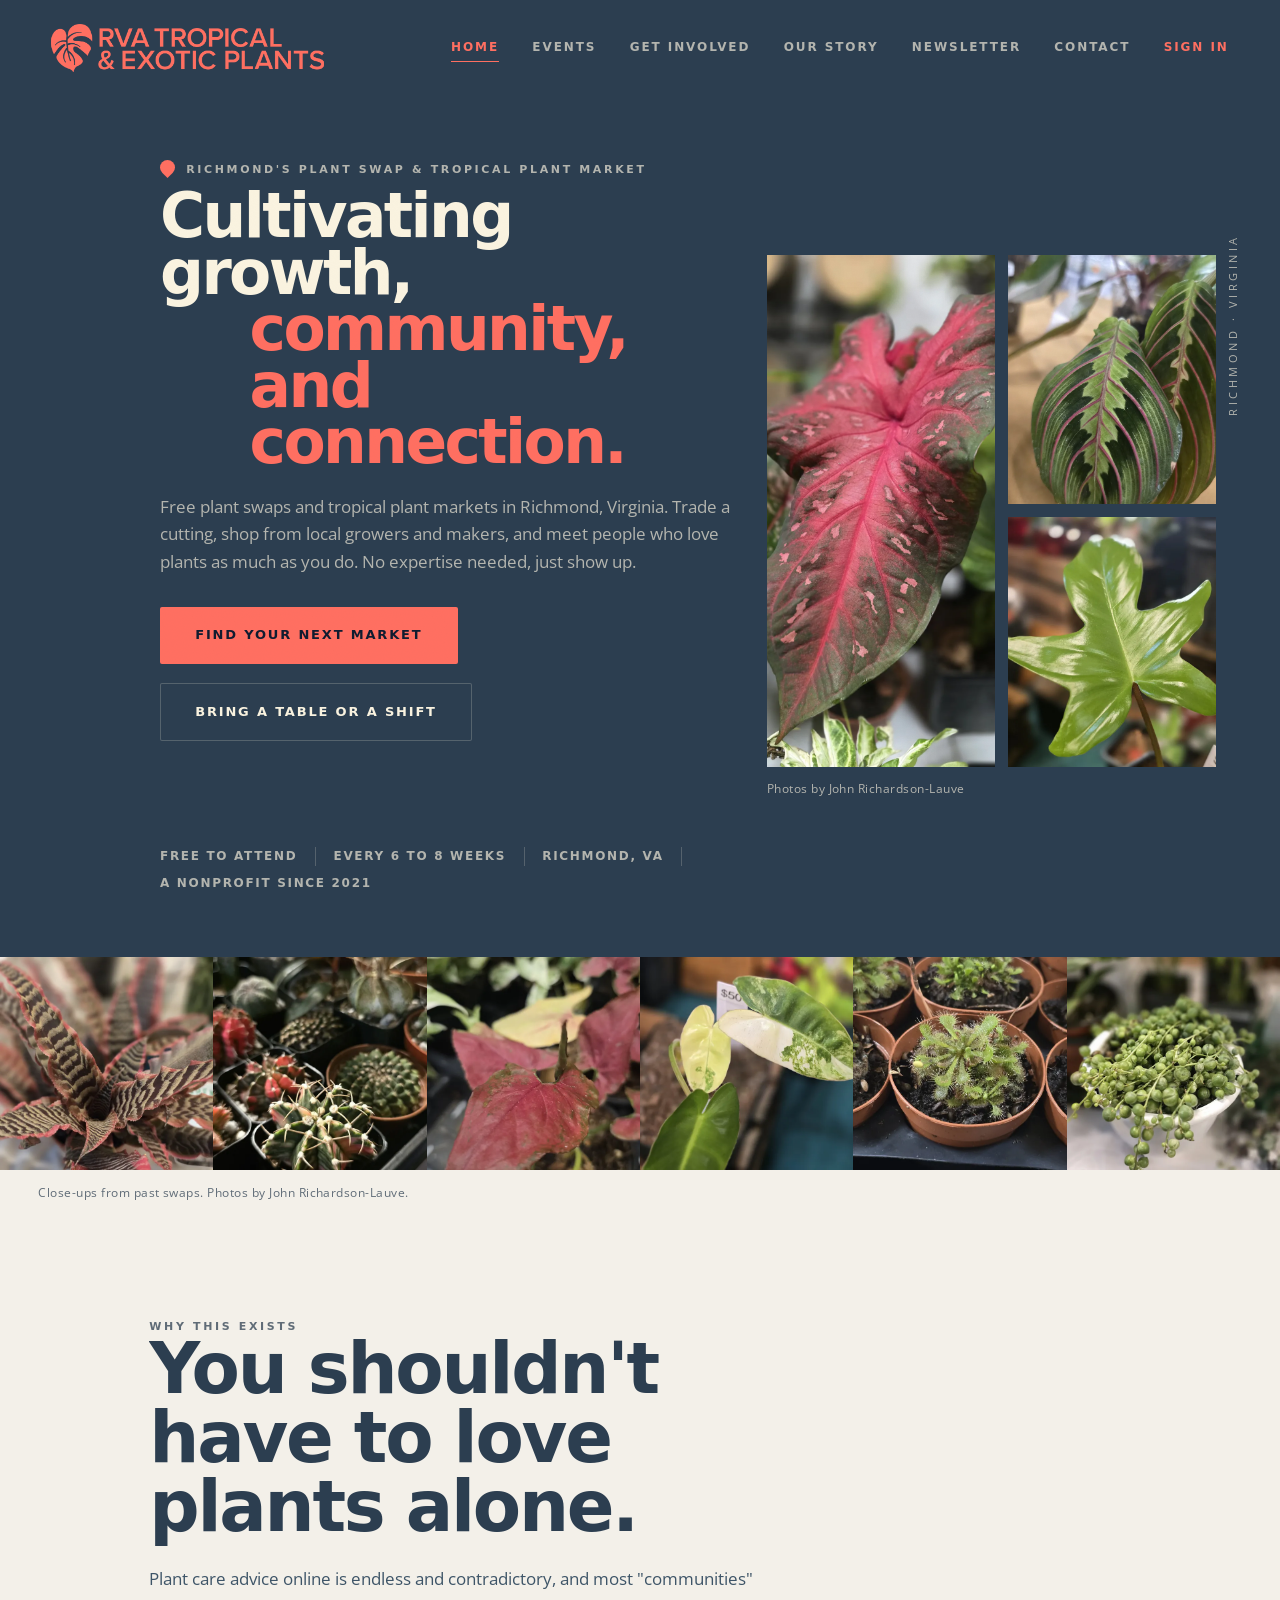
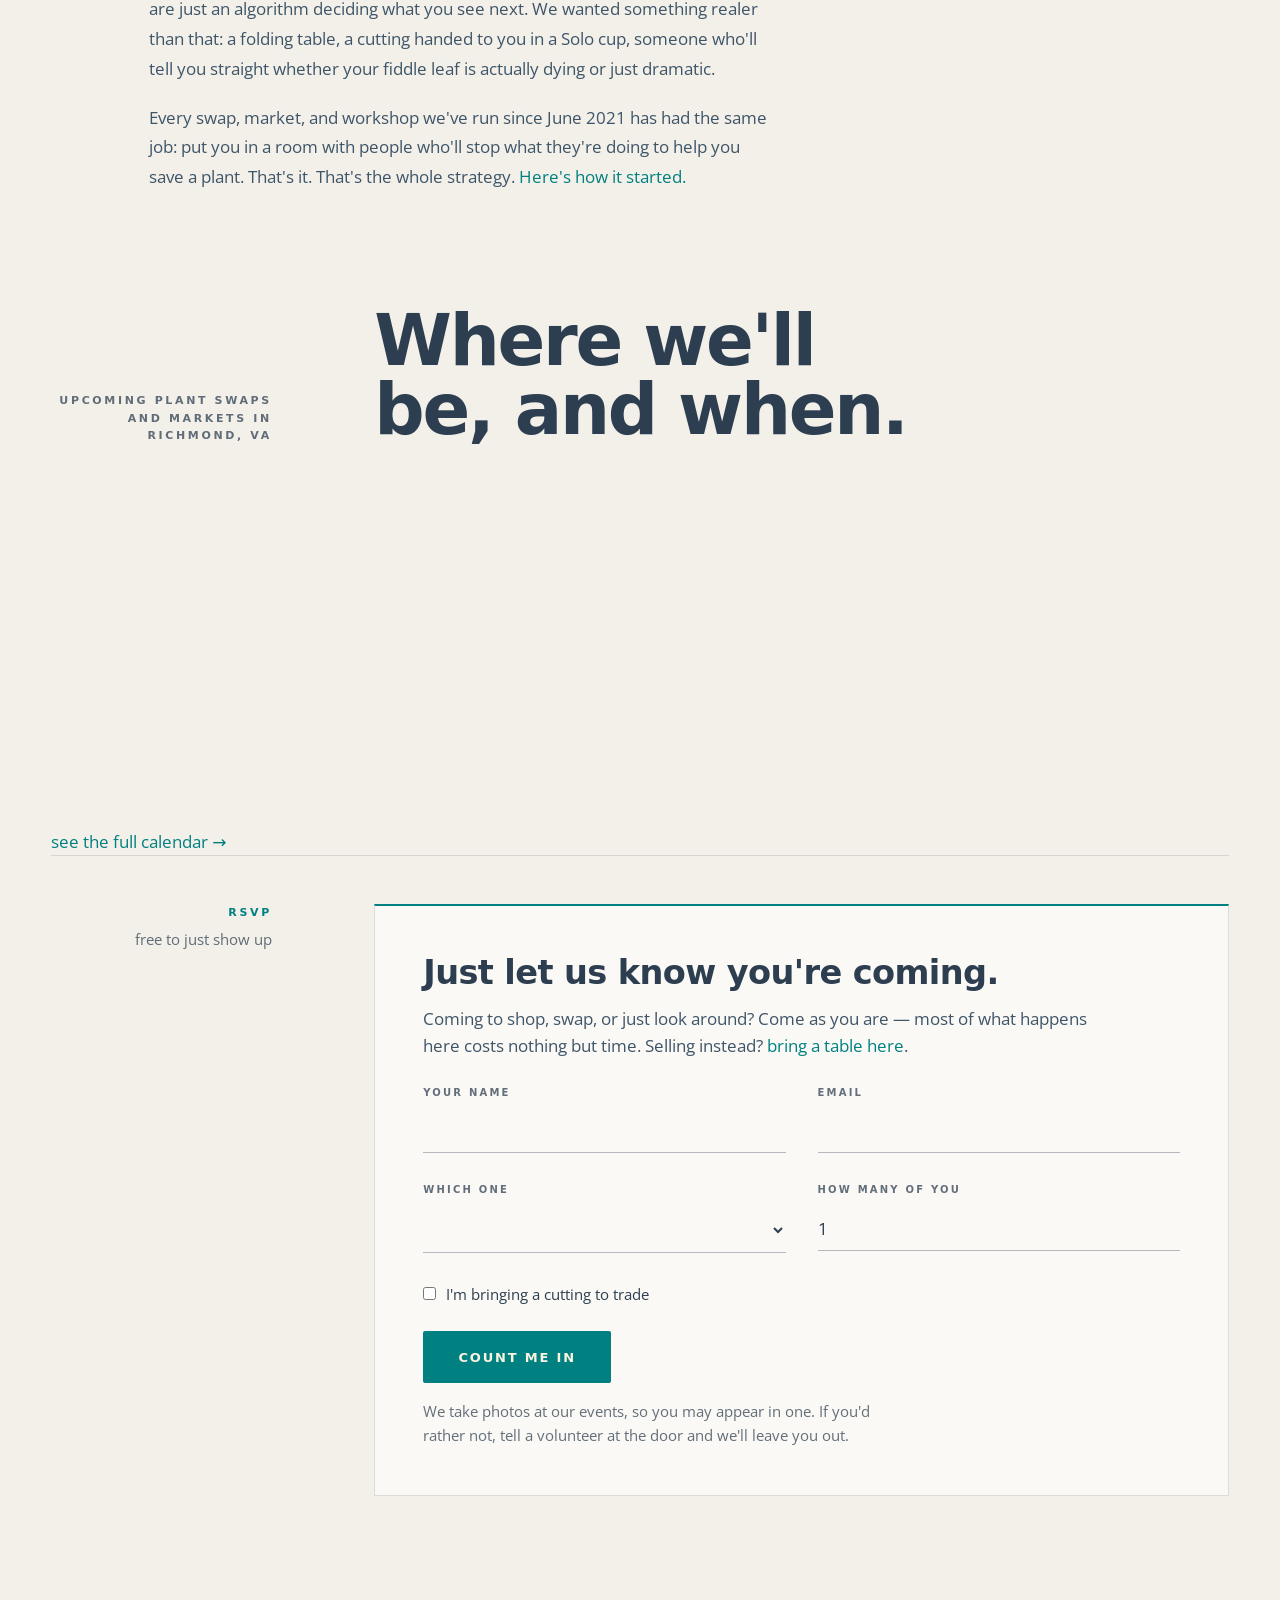
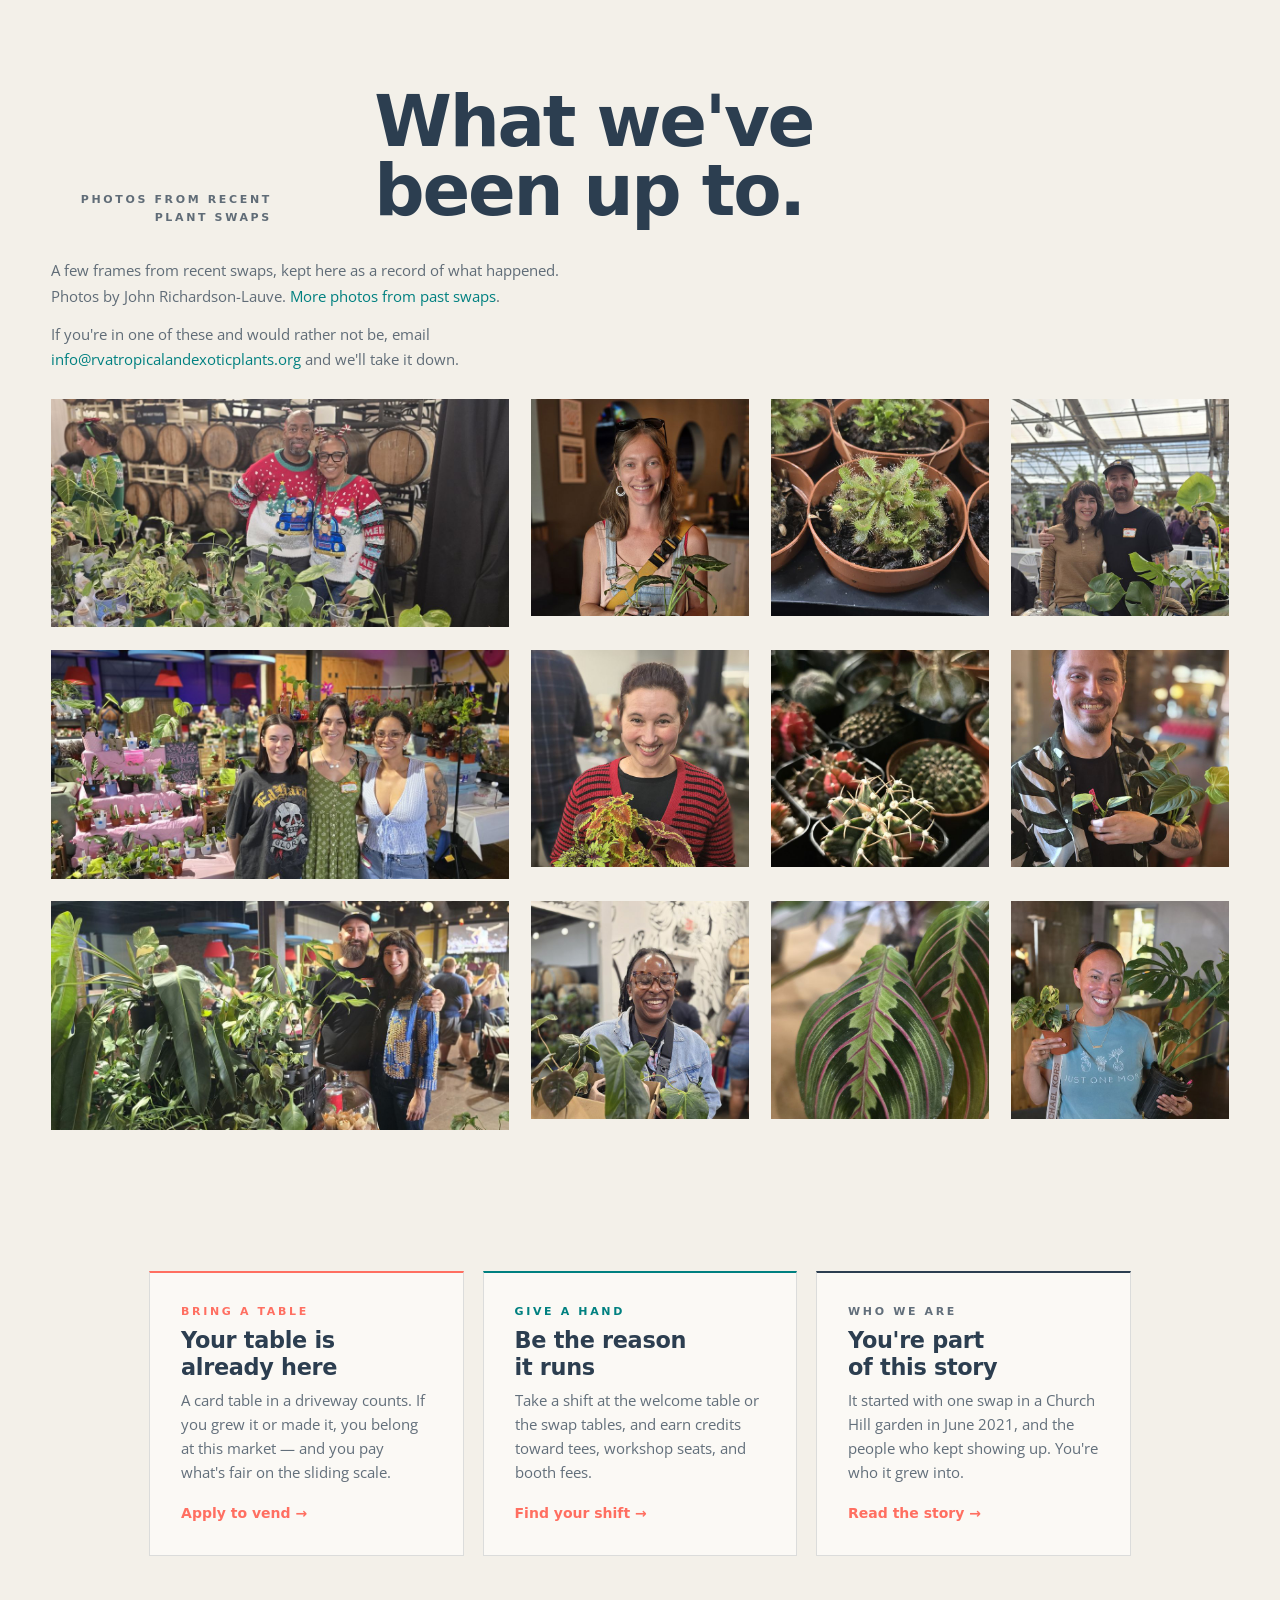
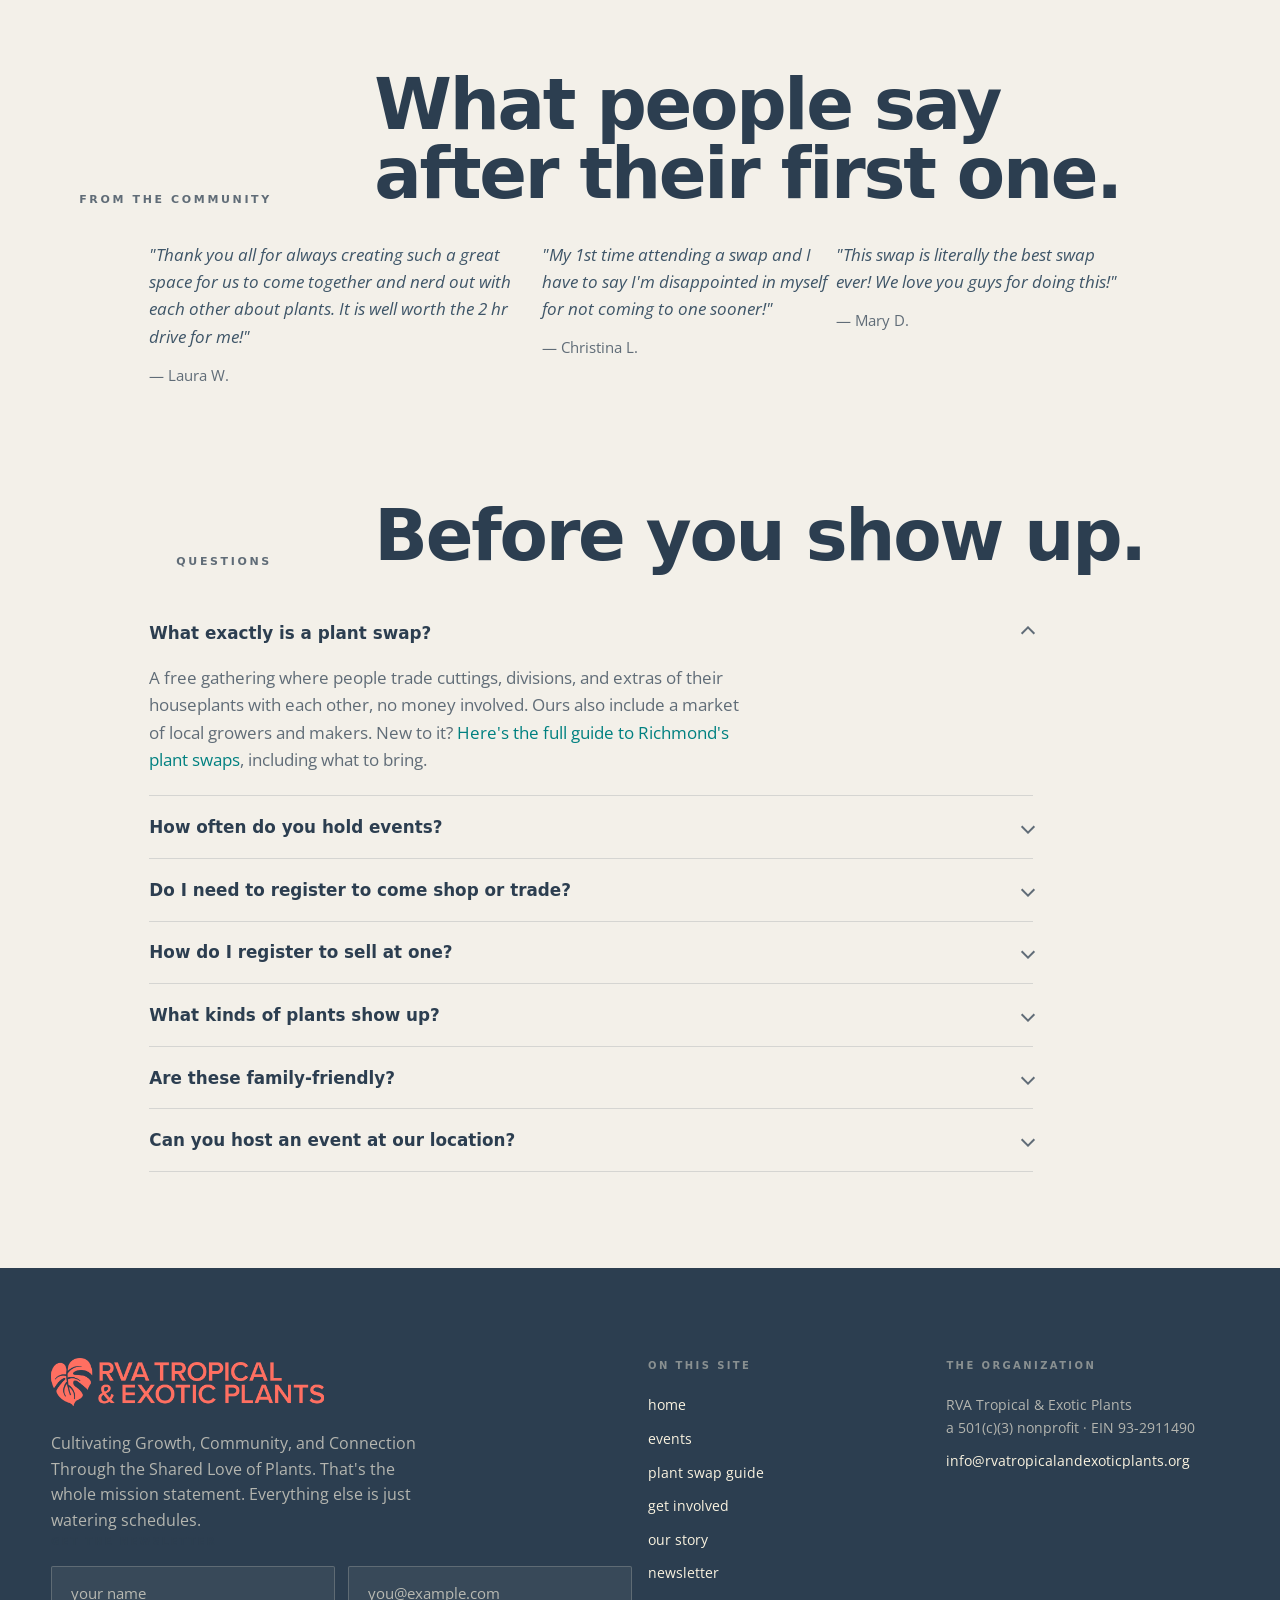
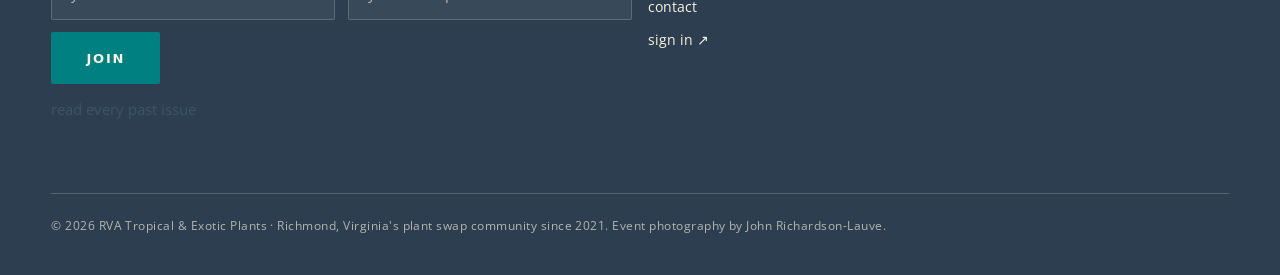
==== commit 1c3acdba: "Publish site update rvatropicalexoticplants-cell/the-canopy@6b10bc4e1d7ae7ae752f1fc94a35b6820a621fe5" ====
--- a/index.html
+++ b/index.html
@@ -3,20 +3,27 @@
 <head>
 <meta charset="UTF-8">
 <meta name="viewport" content="width=device-width, initial-scale=1.0">
-<title>RVA Tropical &amp; Exotic Plants</title>
-<meta name="description" content="RVA Tropical & Exotic Plants is a Richmond, VA 501(c)(3) nonprofit running plant swaps, markets, and workshops since 2021. Real growers, real tables, real plants — find the next one and RSVP free.">
+<title>Richmond VA Plant Swaps &amp; Tropical Plant Markets | RVA Tropical</title>
+<meta name="description" content="Free plant swaps and tropical plant markets in Richmond, VA. Trade cuttings, shop local growers and makers, no ticket needed. Nonprofit since 2021.">
+<meta name="robots" content="index, follow, max-image-preview:large">
 <link rel="canonical" href="https://rvatropicalandexoticplants.org/">
 <meta property="og:type" content="website">
 <meta property="og:site_name" content="RVA Tropical & Exotic Plants">
-<meta property="og:title" content="RVA Tropical & Exotic Plants">
-<meta property="og:description" content="A Richmond, VA 501(c)(3) nonprofit running plant swaps, markets, and workshops since 2021. Real growers, real tables, real plants.">
+<meta property="og:title" content="Plant Swaps & Tropical Plant Markets in Richmond, VA">
+<meta property="og:description" content="Free plant swaps and tropical plant markets in Richmond, VA. Trade cuttings and shop local growers and makers. A 501(c)(3) nonprofit since 2021.">
 <meta property="og:url" content="https://rvatropicalandexoticplants.org/">
-<meta property="og:image" content="https://rvatropicalandexoticplants.org/assets/icon-512.png">
+<meta property="og:image" content="https://rvatropicalandexoticplants.org/assets/og-share.jpg">
+<meta property="og:image:width" content="1200">
+<meta property="og:image:height" content="630">
+<meta property="og:image:alt" content="A close-up of a pink and green caladium leaf beside the text: Plant swaps and tropical plant markets in Richmond, VA">
 <meta name="twitter:card" content="summary_large_image">
+<meta name="twitter:image" content="https://rvatropicalandexoticplants.org/assets/og-share.jpg">
+<link rel="preload" as="image" href="assets/hero/caladium.webp" type="image/webp" fetchpriority="high">
 <link rel="preconnect" href="https://fonts.googleapis.com">
 <link rel="preconnect" href="https://fonts.gstatic.com" crossorigin>
 <link href="https://fonts.googleapis.com/css2?family=Open+Sans:wght@400&display=swap" rel="stylesheet">
 <link rel="preconnect" href="https://use.typekit.net" crossorigin>
+<link rel="preconnect" href="https://canopy.rvatropicalandexoticplants.org" crossorigin>
 <link rel="stylesheet" href="https://use.typekit.net/sqe3mqq.css">
 <link rel="stylesheet" href="css/canopy.css">
 <link rel="stylesheet" href="css/site.css">
@@ -26,22 +33,33 @@
 <script type="application/ld+json">
 {
   "@context": "https://schema.org",
-  "@type": "NGO",
-  "name": "RVA Tropical & Exotic Plants",
-  "url": "https://rvatropicalandexoticplants.org",
-  "logo": "https://rvatropicalandexoticplants.org/assets/logo-lockup.png",
-  "description": "A Richmond, Virginia 501(c)(3) nonprofit running plant swaps, markets, and workshops since June 2021.",
-  "email": "info@rvatropicalandexoticplants.org",
-  "taxID": "93-2911490",
-  "foundingDate": "2021-06-19",
-  "address": {
-    "@type": "PostalAddress",
-    "streetAddress": "7328 Brandy Creek Drive",
-    "addressLocality": "Mechanicsville",
-    "addressRegion": "VA",
-    "postalCode": "23111",
-    "addressCountry": "US"
-  }
+  "@graph": [
+    {
+      "@type": "NGO",
+      "@id": "https://rvatropicalandexoticplants.org/#org",
+      "name": "RVA Tropical & Exotic Plants",
+      "alternateName": ["RVA Tropical and Exotic Plants", "The Canopy"],
+      "url": "https://rvatropicalandexoticplants.org",
+      "logo": "https://rvatropicalandexoticplants.org/assets/logo-lockup.png",
+      "image": "https://rvatropicalandexoticplants.org/assets/og-share.jpg",
+      "slogan": "Cultivating Growth, Community, and Connection",
+      "description": "A Richmond, Virginia 501(c)(3) nonprofit running free plant swaps, tropical plant markets, and workshops since June 2021.",
+      "email": "info@rvatropicalandexoticplants.org",
+      "taxID": "93-2911490",
+      "foundingDate": "2021-06-19",
+      "address": { "@type": "PostalAddress", "addressLocality": "Richmond", "addressRegion": "VA", "addressCountry": "US" },
+      "areaServed": { "@type": "City", "name": "Richmond", "containedInPlace": { "@type": "State", "name": "Virginia" } },
+      "knowsAbout": ["plant swaps", "houseplants", "tropical plants", "rare plants", "plant cuttings", "plant markets"]
+    },
+    {
+      "@type": "WebSite",
+      "@id": "https://rvatropicalandexoticplants.org/#website",
+      "url": "https://rvatropicalandexoticplants.org/",
+      "name": "RVA Tropical & Exotic Plants",
+      "publisher": { "@id": "https://rvatropicalandexoticplants.org/#org" },
+      "inLanguage": "en-US"
+    }
+  ]
 }
 </script>
 </head>
@@ -58,6 +76,7 @@
       <a href="events.html" class="uline">events</a>
       <a href="get-involved.html" class="uline">get involved</a>
       <a href="about.html" class="uline">our story</a>
+      <a href="newsletter.html" class="uline">newsletter</a>
       <a href="contact.html" class="uline">contact</a>
       <a class="uline door" data-app-link="door.html">sign in</a>
     </nav>
@@ -69,19 +88,49 @@
   <section class="hero">
     <span class="margin-label" aria-hidden="true">richmond · virginia</span>
     <div class="hero-copy reveal">
-      <p class="overline"><span class="hero-leaf" aria-hidden="true"></span>a 501(c)(3) nonprofit, since 2021</p>
+      <p class="overline"><span class="hero-leaf" aria-hidden="true"></span>richmond's plant swap &amp; tropical plant market</p>
       <h1 class="display-xl" style="margin:.6rem 0 1.4rem">
         Cultivating growth,
         <span class="hang accent">community, and connection.</span>
       </h1>
-      <p>Real growers and makers, real tables, real plants. You don't need to know a
-        monstera from a philodendron to belong here — just show up. Markets, cutting
-        swaps, and workshops in Richmond, Virginia, since June 2021.</p>
+      <p>Free plant swaps and tropical plant markets in Richmond, Virginia. Trade a
+        cutting, shop from local growers and makers, and meet people who love plants
+        as much as you do. No expertise needed, just show up.</p>
       <div style="display:flex; gap:1.2rem; flex-wrap:wrap; margin-top:2rem">
         <a class="btn" href="events.html">Find your next market</a>
         <a class="btn btn-ghost" href="get-involved.html">Bring a table or a shift</a>
       </div>
-    </div>
+      <div class="hero-next" id="hero-next" aria-live="polite"></div>
+      <ul class="hero-facts">
+        <li>Free to attend</li>
+        <li>Every 6 to 8 weeks</li>
+        <li>Richmond, VA</li>
+        <li>A nonprofit since 2021</li>
+      </ul>
+    </div>
+    <div class="hero-photos">
+      <div class="hero-photos-grid">
+        <figure class="hp-a"><img src="assets/hero/caladium.webp" width="844" height="1500" fetchpriority="high" decoding="async"
+          alt="Close-up of a pink and green caladium leaf, one of the plants at a Richmond plant swap"></figure>
+        <figure class="hp-b"><img src="assets/hero/maranta.webp" width="676" height="1200" decoding="async"
+          alt="A maranta plant with green and magenta striped leaves"></figure>
+        <figure class="hp-c"><img src="assets/hero/leaf.webp" width="676" height="1200" decoding="async"
+          alt="A glossy, lobed green philodendron leaf with a new leaf unfurling beneath it"></figure>
+      </div>
+      <p class="hero-credit">Photos by John Richardson-Lauve</p>
+    </div>
+  </section>
+
+  <section class="photo-strip" aria-label="Plants from our swaps">
+    <div class="strip-row">
+      <figure><img src="assets/strip/strip-1.webp" width="640" height="640" loading="lazy" decoding="async" alt="Close-up of a tropical plant with red-striped leaves"></figure>
+      <figure><img src="assets/strip/strip-2.webp" width="640" height="640" loading="lazy" decoding="async" alt="A tray of small cacti and succulents for trade"></figure>
+      <figure><img src="assets/strip/strip-3.webp" width="640" height="640" loading="lazy" decoding="async" alt="Red and pink syngonium leaves"></figure>
+      <figure><img src="assets/strip/strip-4.webp" width="640" height="640" loading="lazy" decoding="async" alt="A variegated philodendron leaf in green and cream"></figure>
+      <figure><img src="assets/strip/strip-5.webp" width="640" height="640" loading="lazy" decoding="async" alt="Sundew plants growing in terracotta pots"></figure>
+      <figure><img src="assets/strip/strip-6.webp" width="640" height="640" loading="lazy" decoding="async" alt="A bowl of string-of-pearls plant"></figure>
+    </div>
+    <p class="strip-credit">Close-ups from past swaps. Photos by John Richardson-Lauve.</p>
   </section>
 
   <section>
@@ -105,7 +154,7 @@
 
   <section id="upcoming">
     <div class="idx-head-spine reveal">
-      <p class="overline">upcoming</p>
+      <p class="overline">upcoming plant swaps and markets in richmond, va</p>
       <h2 data-reveal-lines class="display-lg">Where we'll be, and when.</h2>
     </div>
     <div class="timeline" id="home-events">
@@ -140,6 +189,8 @@
             I'm bringing a cutting to trade
           </label>
           <button class="btn btn-teal" type="submit">Count me in</button>
+          <p class="small" style="color:var(--navy-dim); margin-top:1rem; max-width:52ch">We take photos at our events, so you may
+            appear in one. If you'd rather not, tell a volunteer at the door and we'll leave you out.</p>
           <p class="form-note" id="rsvp-msg" hidden></p>
         </form>
       </div>
@@ -148,9 +199,15 @@
 
   <section>
     <div class="idx-head-spine reveal">
-      <p class="overline">the noticeboard</p>
+      <p class="overline">photos from recent plant swaps</p>
       <h2 data-reveal-lines class="display-lg">What we've been up to.</h2>
     </div>
+    <p class="gallery-note reveal">A few frames from recent swaps, kept here as a record of what
+      happened. Photos by John Richardson-Lauve.
+      <a class="uline" style="color:var(--teal)" href="events.html#photos">More photos from past swaps</a>.</p>
+    <p class="gallery-note reveal">If you're in one of these and would rather not be, email
+      <a class="uline" style="color:var(--teal)" href="mailto:info@rvatropicalandexoticplants.org">info@rvatropicalandexoticplants.org</a>
+      and we'll take it down.</p>
     <div class="gallery-grid" id="home-gallery"></div>
   </section>
 
@@ -204,6 +261,14 @@
       <div style="grid-column:2/11" id="faq-list">
 
         <div class="faq-row open">
+          <button class="faq-q" type="button">What exactly is a plant swap?<span class="faq-caret"></span></button>
+          <div class="faq-a"><p>A free gathering where people trade cuttings, divisions, and extras
+            of their houseplants with each other, no money involved. Ours also include a market of local
+            growers and makers. New to it?
+            <a class="uline" style="color:var(--teal)" href="plant-swap-richmond-va.html">Here's the full guide to Richmond's plant swaps</a>,
+            including what to bring.</p></div>
+        </div>
+        <div class="faq-row">
           <button class="faq-q" type="button">How often do you hold events?<span class="faq-caret"></span></button>
           <div class="faq-a"><p>Every 6–8 weeks, mostly. The full calendar is always right here —
             check <a class="uline" style="color:var(--teal)" href="events.html">events</a> or
@@ -258,24 +323,26 @@
           <button class="btn-teal" type="submit">Join</button>
         </div>
         <p class="form-note" id="newsletter-msg" hidden></p>
+        <p class="form-note"><a class="uline" href="newsletter.html">read every past issue</a></p>
       </form>
     </div>
     <nav class="foot-col" aria-label="footer">
       <h4>on this site</h4>
       <a class="uline" href="index.html">home</a>
       <a class="uline" href="events.html">events</a>
+      <a class="uline" href="plant-swap-richmond-va.html">plant swap guide</a>
       <a class="uline" href="get-involved.html">get involved</a>
       <a class="uline" href="about.html">our story</a>
+      <a class="uline" href="newsletter.html">newsletter</a>
       <a class="uline" href="contact.html">contact</a>
       <a class="uline" data-app-link="door.html">sign in ↗</a>
     </nav>
     <div class="foot-col">
       <h4>the organization</h4>
-      <p>RVA Tropical &amp; Exotic Plants<br>a 501(c)(3) nonprofit &middot; EIN 93-2911490<br>
-        7328 Brandy Creek Drive<br>Mechanicsville, VA 23111</p>
+      <p>RVA Tropical &amp; Exotic Plants<br>a 501(c)(3) nonprofit &middot; EIN 93-2911490</p>
       <a class="uline" href="mailto:info@rvatropicalandexoticplants.org">info@rvatropicalandexoticplants.org</a>
     </div>
-    <p class="foot-baseline">© <span id="foot-year"></span> RVA Tropical &amp; Exotic Plants · Richmond, Virginia's plant swap community since 2021.</p>
+    <p class="foot-baseline">© <span id="foot-year"></span> RVA Tropical &amp; Exotic Plants · Richmond, Virginia's plant swap community since 2021. Event photography by John Richardson-Lauve.</p>
   </div>
 </footer>
 
@@ -292,6 +359,7 @@
   "@context": "https://schema.org",
   "@type": "FAQPage",
   "mainEntity": [
+    {"@type": "Question", "name": "What exactly is a plant swap?", "acceptedAnswer": {"@type": "Answer", "text": "A free gathering where people trade cuttings, divisions, and extras of their houseplants with each other, no money involved. Our swaps in Richmond, VA also include a market of local growers and makers."}},
     {"@type": "Question", "name": "How often do you hold events?", "acceptedAnswer": {"@type": "Answer", "text": "Every 6–8 weeks, mostly. The full calendar is on the events page and in the newsletter the moment a date posts."}},
     {"@type": "Question", "name": "Do I need to register to come shop or trade?", "acceptedAnswer": {"@type": "Answer", "text": "No. Only selling requires registering a table — coming to shop, browse, or trade a cutting is free and walk-in. Some markets also run a paid workshop or a ticketed expo alongside the free browsing, which need their own ticket."}},
     {"@type": "Question", "name": "How do I register to sell at one?", "acceptedAnswer": {"@type": "Answer", "text": "Through the Get Involved page's vendor application, the same one every vendor uses. Spaces fill fast."}},
@@ -303,6 +371,6 @@
 </script>
 
 <script src="js/site.js"></script>
-<script>loadEvents({ hostId: 'home-events', limit: 3 }); loadGallery('home-gallery');</script>
+<script>loadEvents({ hostId: 'home-events', limit: 3 }); loadGallery('home-gallery', { archiveCount: 12, limit: 12 });</script>
 </body>
 </html>
--- a/css/canopy.css
+++ b/css/canopy.css
@@ -204,6 +204,15 @@
    A plain section is spaced by --section-gap; a band is spaced by its own
    padding-block and needs no margin on top of it. Two bands in a row would
    otherwise read as one long slab, so that single case gets a seam. */
+/* This is the rule app/css/canopy.css has always carried and this copy was
+   missing: without it --section-gap was defined but never used, so every
+   plain section sat ~10px under the one above it. :where() keeps it at zero
+   specificity so the three exceptions below can simply override it. */
+main > :where(section:not(.hero, .band, .page-band)) { padding-top: var(--section-gap); }
+/* the hero already ends in its own generous padding, and an intro panel
+   (.page-band, spaced by its own margin-bottom) belongs with the content it
+   introduces — a second full gap on top of either would be a canyon */
+.hero + section, .page-band + section { padding-top: 0; }
 /* ---- bands: full-bleed color blocks, square to the edge ------------------ */
 .band-ivory { background: var(--ivory);  color: var(--navy-soft); }
 .band-ivory .overline { color: var(--navy-dim); }
@@ -212,7 +221,10 @@
 /* ---- 12-column layout grid ----------------------------------------------- */
 .grid-12 { display: grid; grid-template-columns: repeat(12, 1fr); }
 @media (max-width: 900px) {
-.grid-12 { grid-template-columns: 1fr; }
+/* minmax(0, 1fr), not 1fr: a bare 1fr is minmax(auto, 1fr), so one child
+   with a wide minimum (the newsletter form) stretched the column past the
+   phone's width and the card ran off the right edge */
+.grid-12 { grid-template-columns: minmax(0, 1fr); }
 .grid-12 > * { grid-column: 1 / -1 !important; }
 }
 /* ---- buttons: crisp blocks with a travelling fill ------------------------
--- a/css/site.css
+++ b/css/site.css
@@ -5,6 +5,31 @@
    photo gallery grid, the org-details block (EIN/address), form states, and
    the FAQ accordion.
    ========================================================================== */
+
+/* ---- the intro panel at the top of every inner page. Its padding and the
+   gap below it used to be one inline style pasted into four pages, with the
+   bottom padding (2.5rem) smaller than the top (up to 4rem) so the text sat
+   visibly high in its own box. One rule, even all the way round; the gap
+   under it is the same clamp, which is what canopy.css's .page-band +
+   section rule counts on. ---- */
+.page-band {
+  padding: clamp(2.5rem, 6vw, 4rem) clamp(1.4rem, 4vw, 3rem);
+  margin-bottom: clamp(2.5rem, 5vw, 4rem);
+}
+
+/* ---- placeholder while a first-ever visit waits on the API (see
+   loadEvents in site.js). Three ruled rows the height of real event rows,
+   so the page doesn't jump when the calendar arrives; a slow pulse, and the
+   reduced-motion rule in canopy.css already switches it off. ---- */
+.ev-skeleton { border-top: 1px solid var(--rule-strong); }
+.ev-skeleton span {
+  display: block; height: clamp(6rem, 11vw, 8.5rem);
+  border-bottom: 1px solid var(--rule); background: var(--canvas-sunk);
+  animation: ev-skeleton-pulse 1.8s var(--ease-power) infinite;
+}
+.ev-skeleton span:nth-child(2) { animation-delay: .2s; }
+.ev-skeleton span:nth-child(3) { animation-delay: .4s; }
+@keyframes ev-skeleton-pulse { 0%, 100% { opacity: .35; } 50% { opacity: .7; } }
 
 /* ---- event rows on this site are always-expanded (no accordion — there's
    no session/admin state to hide behind a click here), so they reuse
@@ -34,7 +59,15 @@
   display: grid; grid-auto-flow: dense;
   grid-template-columns: repeat(auto-fill, minmax(13rem, 1fr));
   gap: 1.4rem;
-}
+  /* canopy.css gives .gallery-grid fixed row heights (9vw, 26vw on small
+     screens) for the app's own gallery. Tiles here size themselves with
+     aspect-ratio, so fixed rows shorter than a tile make the rows overlap. */
+  grid-auto-rows: auto;
+}
+/* two columns on a phone, so a wide tile is a full-width banner and the
+   rest sit side by side (auto-fill would give one column below ~28rem,
+   and a span-2 tile in a one-column grid makes a stray implicit column) */
+@media (max-width: 620px) { .gallery-grid { grid-template-columns: repeat(2, 1fr); gap: .8rem; } }
 .gallery-item {
   position: relative; aspect-ratio: 1; overflow: hidden; background: var(--canvas-sunk);
   cursor: pointer;
@@ -56,6 +89,79 @@
 }
 .gallery-item:hover .gallery-cap, .gallery-item:focus-within .gallery-cap { opacity: 1; transform: translateY(0); }
 .gallery-empty { color: var(--navy-dim); }
+/* the plain-words line above a photo gallery: what the photos are, who took
+   them, and how to ask for one to come down. Quiet type, no button. */
+.gallery-note { max-width: 62ch; margin: 0 0 1.6rem; color: var(--navy-dim); font-size: 15px; line-height: 1.7; }
+.gallery-note + .gallery-note { margin-top: -.8rem; }
+/* a photo set into the story text, with its caption and credit underneath */
+.story-photo { margin: 2.2rem 0; }
+.story-photo img { display: block; width: 100%; height: auto; background: var(--canvas-sunk); }
+.story-photo figcaption { margin-top: .7rem; font-size: 14px; color: var(--navy-dim); }
+
+/* ---- hero photography -------------------------------------------------------
+   The navy hero stays flat and type-led; the right-hand columns carry three
+   plain, square-cornered photographs. Only plants and a room with nobody
+   identifiable in it go here: this is the most promotional spot on the site,
+   and the people photos are kept to the dated, credited galleries lower down. */
+/* with photographs beside it the headline column is narrower, so the type
+   steps down a size and the padding comes in; the point is that the
+   headline, the buttons, the next market and the pictures all land on the
+   first screen of a laptop instead of the buttons sitting below it */
+.hero { padding-top: clamp(2.5rem, 5vw, 4.5rem); padding-bottom: clamp(3rem, 5vw, 4.5rem); }
+@media (min-width: 901px) {
+  .hero > .hero-copy h1.display-xl { font-size: clamp(2.4rem, 4.8vw, 4.6rem); }
+}
+.hero-photos { position: relative; z-index: 1; animation: hp-in .8s var(--ease-expo) both; }
+/* a slide-up only, never an opacity fade: the largest picture on the page is
+   what the browser times as "loaded", and it should count from the first frame */
+@keyframes hp-in { from { transform: translateY(16px); } }
+@media (prefers-reduced-motion: reduce) { .hero-photos { animation: none; } }
+.hero-photos-grid {
+  display: grid; grid-template-columns: 1.1fr 1fr; grid-template-rows: 1fr 1fr; gap: .8rem;
+  height: clamp(24rem, 40vw, 36rem);
+}
+.hero-photos figure { margin: 0; overflow: hidden; background: rgba(250,243,224,.06); }
+.hero-photos img { display: block; width: 100%; height: 100%; object-fit: cover; }
+.hp-a { grid-row: 1 / 3; }
+.hp-a img { object-position: 50% 44%; }
+.hp-c img { object-position: 50% 42%; }
+.hero-credit { margin-top: .8rem; font-size: 12px; letter-spacing: .04em; color: var(--on-navy-dim); }
+@media (min-width: 901px) {
+  .hero > .hero-photos { grid-column: 8 / 13; align-self: center; margin-left: clamp(.5rem, 2.4vw, 2.4rem); }
+}
+/* on a phone the pictures come first: a short colour band, then the headline,
+   so the first screen has something to look at instead of only a block of type */
+@media (max-width: 900px) {
+  .hero > .hero-photos { grid-column: 1 / 13; order: -1; margin: 0 0 1.8rem; }
+  .hero-photos-grid { height: min(60vw, 22rem); }
+  .hero > .hero-copy h1.display-xl { font-size: clamp(2.2rem, 9.5vw, 3.2rem); }
+}
+/* a short facts row under the buttons, and the next market in plain words */
+.hero-facts {
+  list-style: none; padding: 0; margin: 1.6rem 0 0; display: flex; flex-wrap: wrap; gap: .5rem 0;
+  font-family: var(--font-display); font-weight: 600; font-size: 12px; letter-spacing: .14em; text-transform: uppercase;
+  color: var(--on-navy-dim);
+}
+.hero-facts li { padding-right: 1.1rem; margin-right: 1.1rem; border-right: 1px solid var(--rule-navy); }
+.hero-facts li:last-child { border-right: 0; margin-right: 0; padding-right: 0; }
+.hero-next { margin-top: 1.4rem; min-height: 3.6rem; }
+.hero-next a { display: block; max-width: 34rem; padding: .85rem 0 0; border-top: 1px solid var(--rule-navy); color: var(--on-navy); }
+.hero-next .hero-next-label {
+  display: block; font-family: var(--font-display); font-weight: 600; font-size: 11px; letter-spacing: .18em;
+  text-transform: uppercase; color: var(--coral); margin-bottom: .25rem;
+}
+.hero-next strong { font-family: var(--font-display); font-weight: 600; font-size: 1.05rem; }
+.hero-next .hero-next-when { display: block; color: var(--on-navy-dim); font-size: 14px; margin-top: .1rem; }
+.hero-next a:hover strong, .hero-next a:focus-visible strong { text-decoration: underline; text-underline-offset: 3px; }
+
+/* ---- the strip: six close-ups running edge to edge under the hero ---- */
+.photo-strip { position: relative; width: 100vw; margin-left: calc(50% - 50vw); margin-right: calc(50% - 50vw); }
+.strip-row { display: grid; grid-template-columns: repeat(6, 1fr); }
+.strip-row figure { margin: 0; aspect-ratio: 1; overflow: hidden; background: var(--canvas-sunk); }
+.strip-row img { display: block; width: 100%; height: 100%; object-fit: cover; transition: transform var(--dur-slow) var(--ease-expo); }
+.strip-row figure:hover img { transform: scale(1.05); }
+@media (max-width: 900px) { .strip-row { grid-template-columns: repeat(3, 1fr); } }
+.strip-credit { padding: .8rem clamp(1rem, 3vw, 2.4rem) 0; font-size: 12px; letter-spacing: .04em; color: var(--navy-dim); }
 
 /* ---- org details: EIN/address/contact, set as a plain definition list so
    it reads correctly to a screen reader and to a crawler looking for it —
